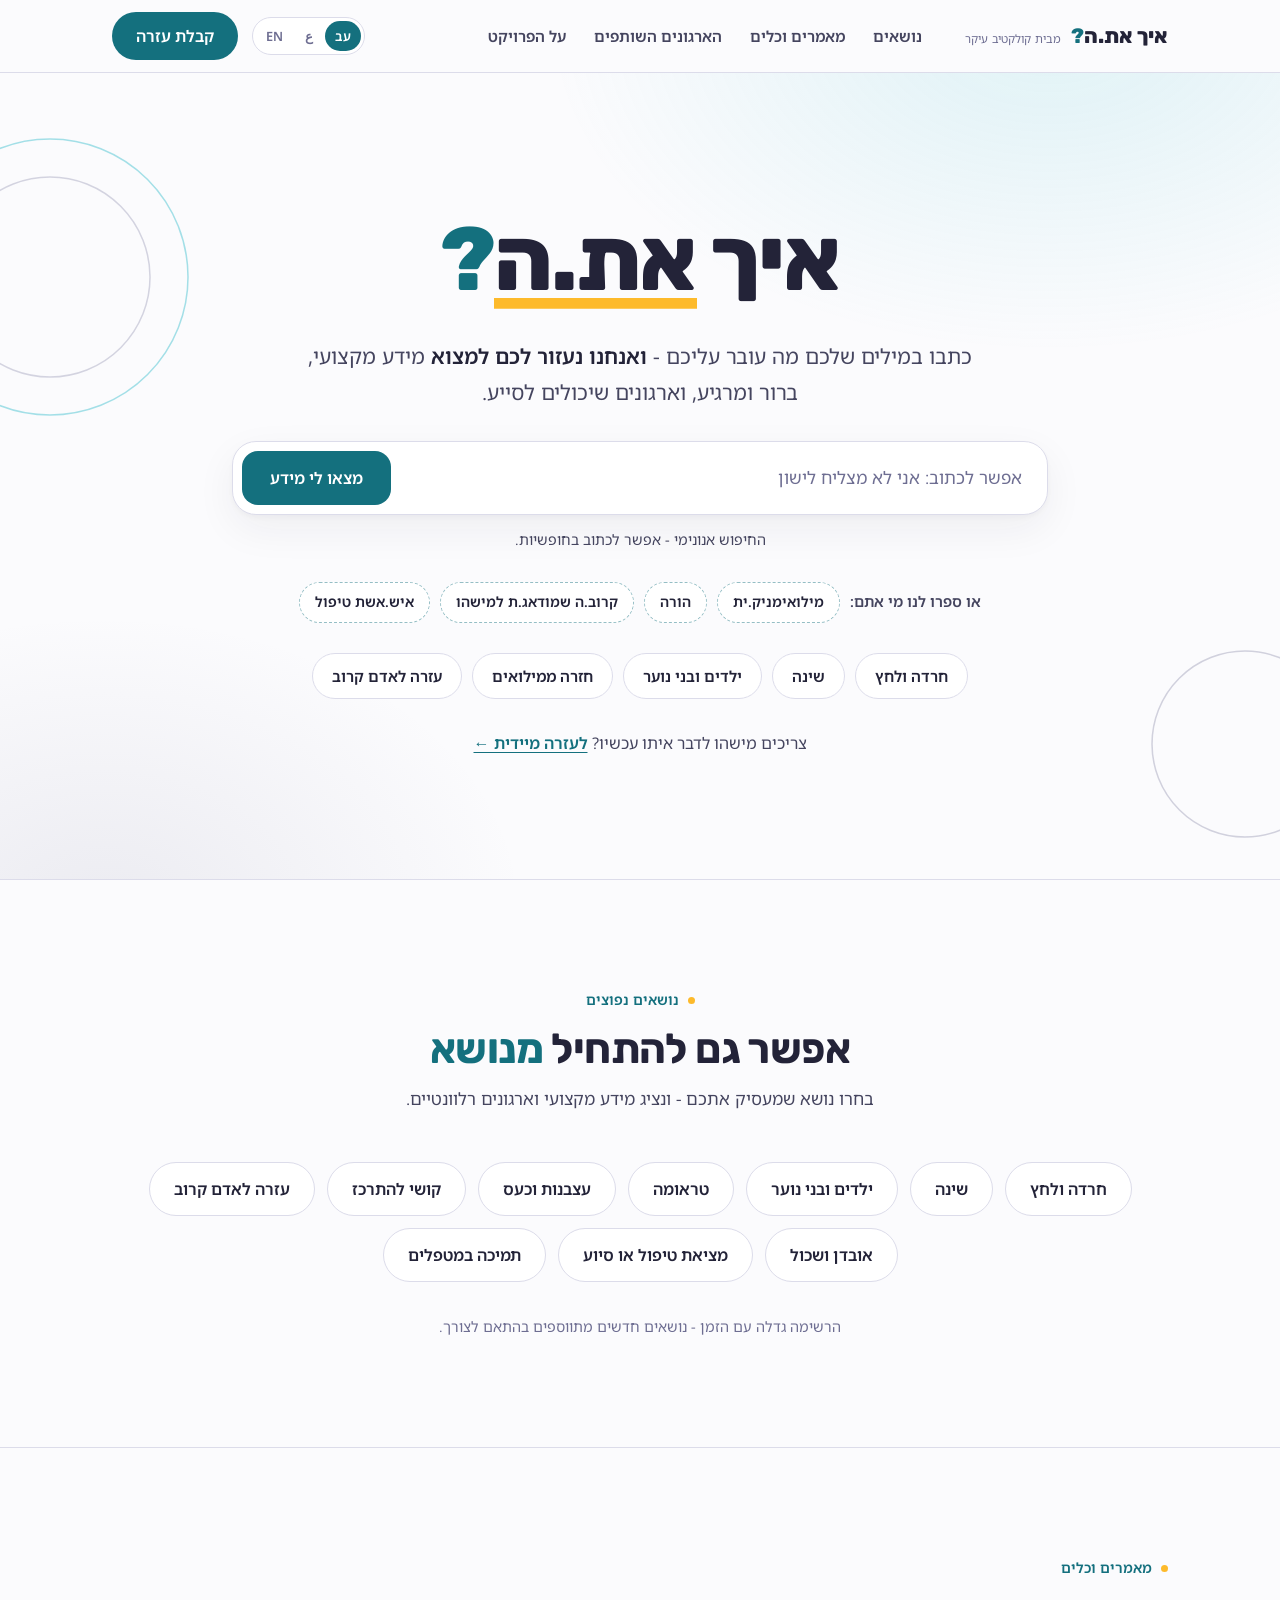
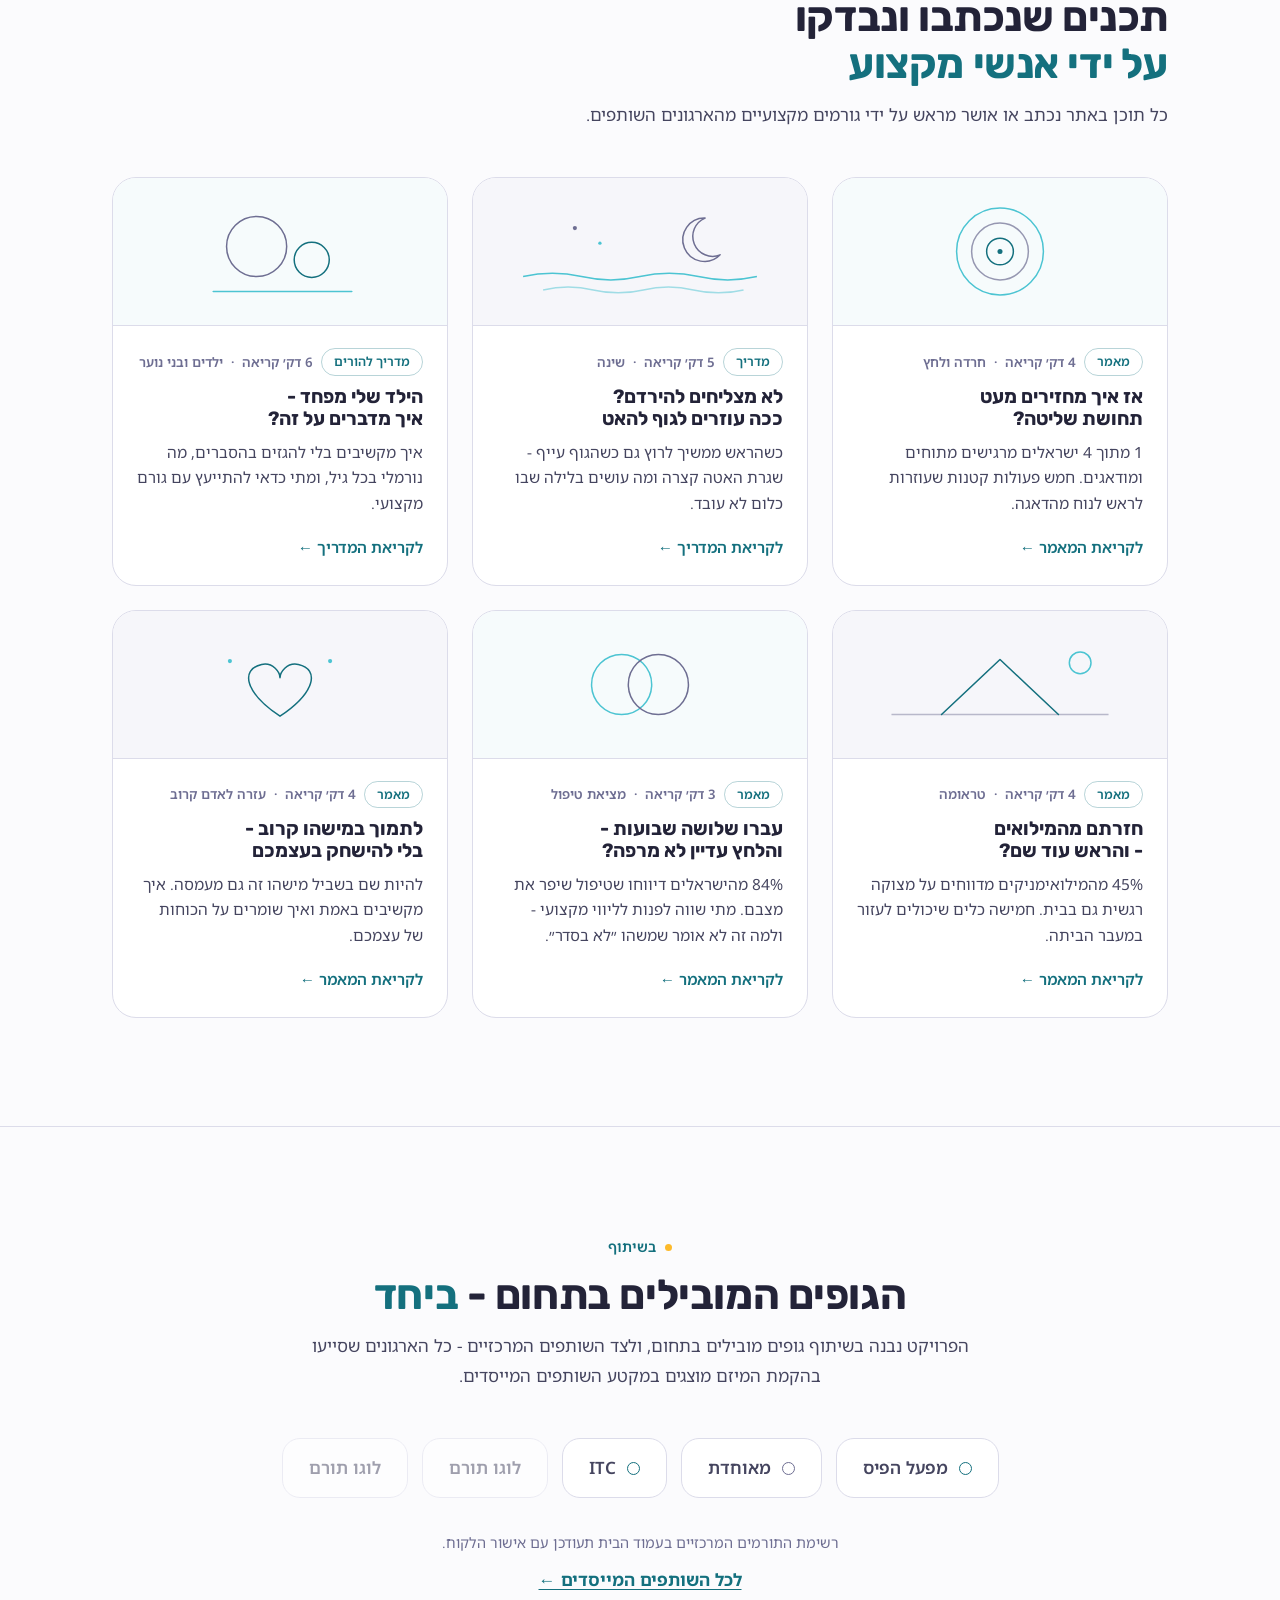
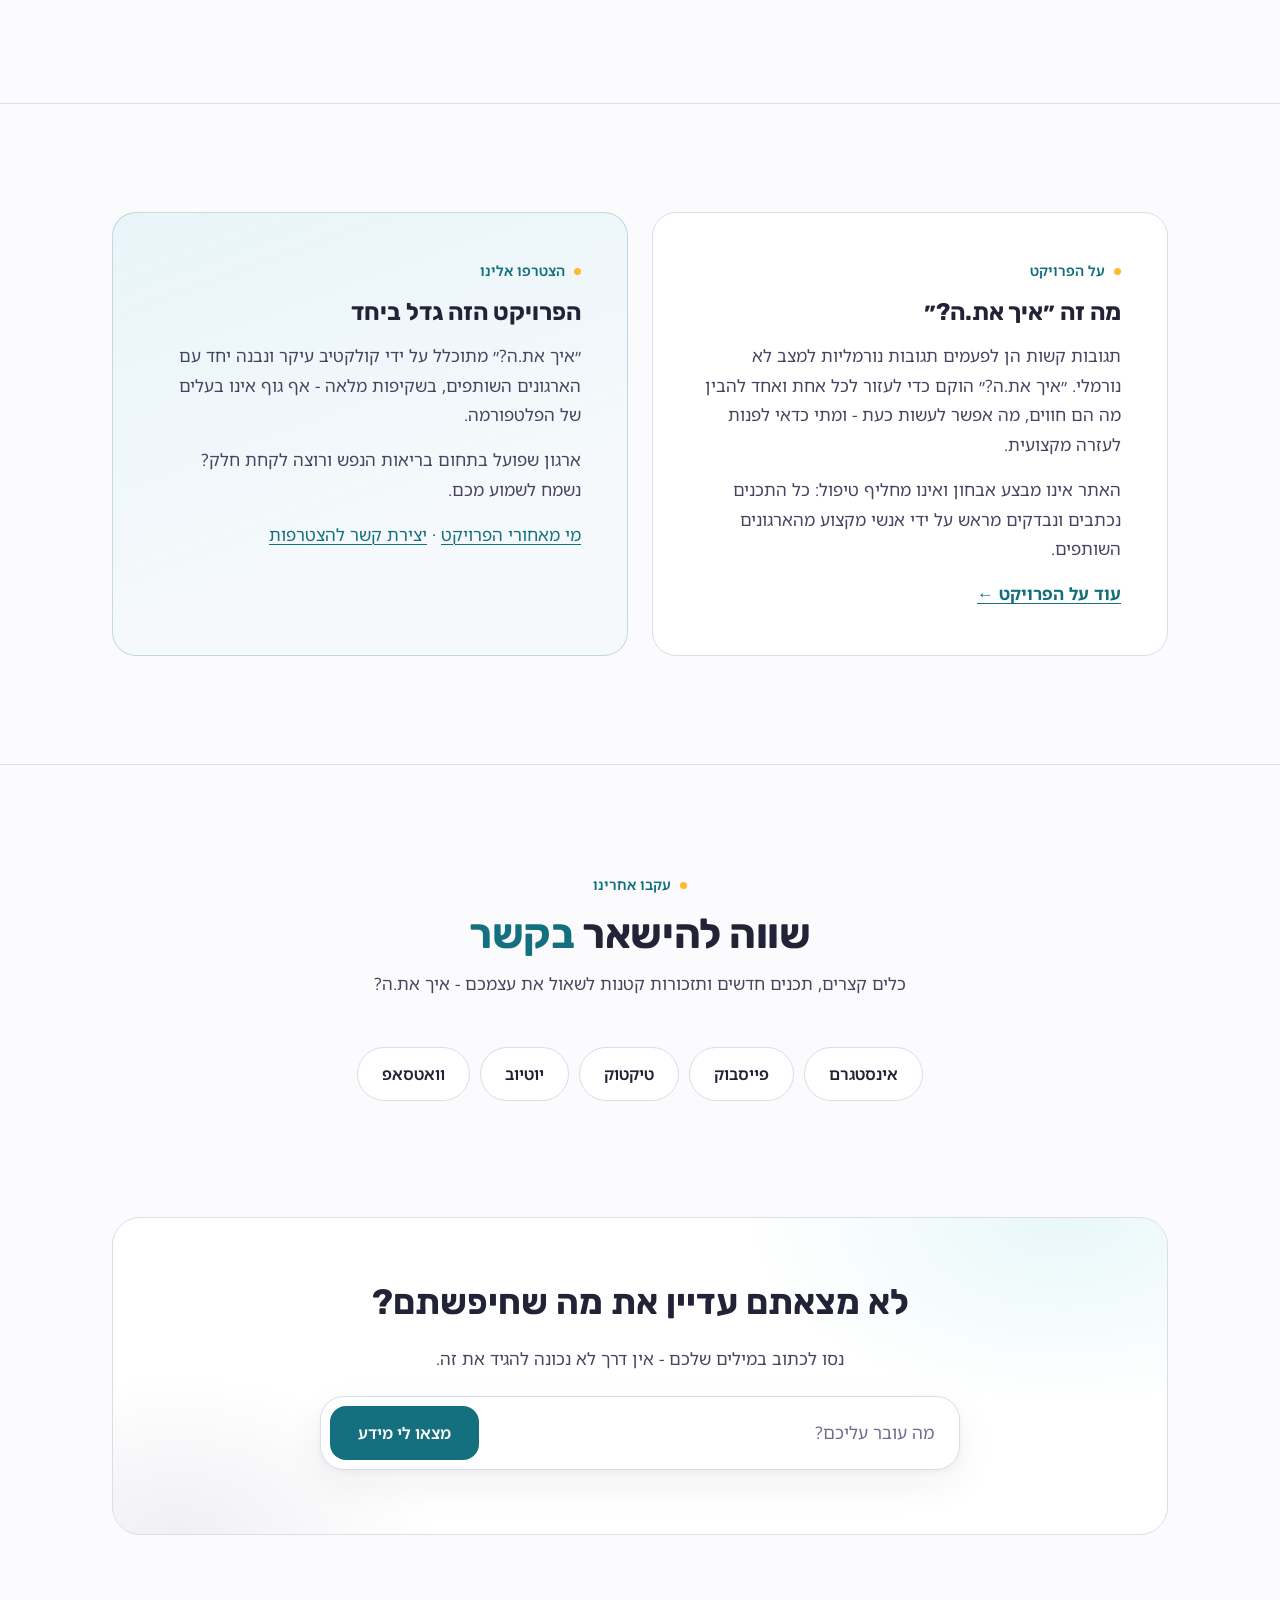
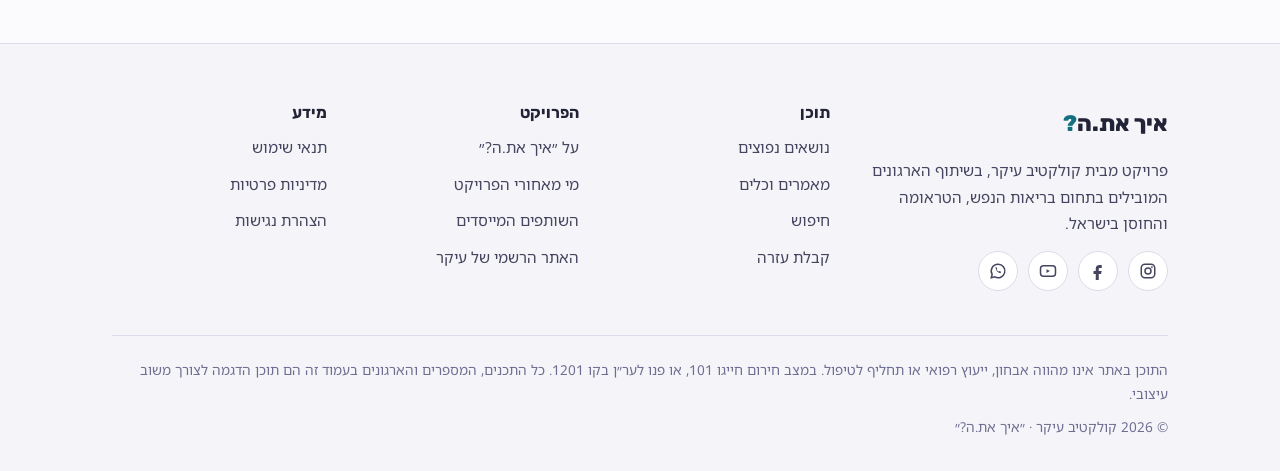
==== index.html @ 30e65be8 "הדמיית עיצוב ״איך את.ה?״ - כיוון העיצוב שנבחר, 7 מסכים אתר סטטי לצורך משוב על העיצוב: עמוד הבית, תוצ" ====
<!doctype html>
<html lang="he" dir="rtl">
<head>
<meta charset="utf-8">
<meta name="viewport" content="width=device-width, initial-scale=1">
<meta name="robots" content="noindex">
<title>איך את.ה? - מידע וכלים לרגעים קשים</title>
<meta name="description" content="כתבו מה עובר עליכם - ונעזור לכם למצוא מידע מקצועי וארגונים שיכולים לסייע. פרויקט מבית קולקטיב עיקר.">
<link rel="preconnect" href="https://fonts.googleapis.com">
<link rel="preconnect" href="https://fonts.gstatic.com" crossorigin>
<link rel="stylesheet" href="https://fonts.googleapis.com/css2?family=Rubik:wght@700;800&family=Noto+Sans+Hebrew:wght@400;600&display=swap">
<link rel="stylesheet" href="css/b.css">
</head>
<body>
<!-- SHELL:HEADER START -->
<a class="skip-link" href="#main">דילוג לתוכן</a>
<header class="topbar">
  <div class="container">
    <a class="brand" href="index.html"><span class="brand-name">איך את.ה<span class="brand-q">?</span></span> <small>מבית קולקטיב עיקר</small></a>
    <nav class="topnav" aria-label="ניווט ראשי">
      <a href="index.html#topics">נושאים</a>
      <a href="index.html#featured">מאמרים וכלים</a>
      <a href="partners.html">הארגונים השותפים</a>
      <a href="about.html">על הפרויקט</a>
    </nav>
    <div class="topbar-side">
      <div class="lang-switch" role="group" aria-label="בחירת שפה (עברית, ערבית, אנגלית)" title="האתר יתמוך בעברית, ערבית ואנגלית; המעבר בין השפות ייבנה בשלב הפיתוח">
        <span aria-current="true">עב</span><span lang="ar">ع</span><span lang="en">EN</span>
      </div>
      <a class="btn btn-teal" href="help.html">קבלת עזרה</a>
      <button class="menu-toggle" data-menu-toggle aria-controls="mobileNav" aria-expanded="false" aria-label="פתיחת תפריט">
        <svg width="20" height="20" viewBox="0 0 20 20" aria-hidden="true"><path d="M2 5h16M2 10h16M2 15h16" stroke="currentColor" stroke-width="2" stroke-linecap="round"/></svg>
      </button>
    </div>
  </div>
  <nav class="mobile-nav" id="mobileNav" aria-label="ניווט ראשי - מובייל">
    <a href="index.html#topics">נושאים</a>
    <a href="index.html#featured">מאמרים וכלים</a>
    <a href="partners.html">הארגונים השותפים</a>
    <a href="about.html">על הפרויקט</a>
    <a href="help.html">קבלת עזרה</a>
  </nav>
</header>
<!-- SHELL:HEADER END -->

<main id="main" data-page="home">

  <!-- א. Hero -->
  <section class="hero">
    <div class="hero-air" aria-hidden="true"></div>
    <div class="hero-rings" aria-hidden="true">
      <svg style="inset-inline-end:-90px; top:64px;" width="280" height="280" viewBox="0 0 280 280" fill="none">
        <circle cx="140" cy="140" r="138" stroke="#4cc4d2" stroke-width="1.5" opacity=".5"/>
        <circle cx="140" cy="140" r="100" stroke="#6e6e92" stroke-width="1.5" opacity=".28"/>
      </svg>
      <svg style="inset-inline-start:-60px; bottom:40px;" width="190" height="190" viewBox="0 0 190 190" fill="none">
        <circle cx="95" cy="95" r="93" stroke="#6e6e92" stroke-width="1.5" opacity=".3"/>
      </svg>
    </div>
    <div class="container">
      <h1>איך <span class="u-amber">את.ה</span><span class="brand-q">?</span></h1>
      <p class="lede">כתבו במילים שלכם מה עובר עליכם - <strong>ואנחנו נעזור לכם למצוא</strong> מידע מקצועי, ברור ומרגיע, וארגונים שיכולים לסייע.</p>
      <form class="search-form" action="search.html" method="get" role="search">
        <div class="search-box">
          <input type="text" name="q" aria-label="מה עובר עליכם? כתבו בשפה חופשית"
                 placeholder="אפשר לכתוב: אני לא מצליח לישון, הילד שלי מפחד, אני מרגישה מוצפת…">
          <button class="btn btn-teal" type="submit">מצאו לי מידע</button>
        </div>
        <p class="search-hint">החיפוש אנונימי - אפשר לכתוב בחופשיות.</p>
      </form>
      <div class="hero-who">
        <span class="who-label">או ספרו לנו מי אתם:</span>
        <div class="who-chips">
          <a class="chip who" href="search.html?q=מילואים">מילואימניק.ית</a>
          <a class="chip who" href="search.html?q=הילד שלי מפחד">הורה</a>
          <a class="chip who" href="search.html?q=עזרה לאדם קרוב">קרוב.ה שמודאג.ת למישהו</a>
          <a class="chip who" href="search.html?q=תמיכה במטפלים">איש.אשת טיפול</a>
        </div>
      </div>
      <div class="chip-row" aria-label="נושאים נפוצים">
        <a class="chip" href="search.html?q=חרדה ולחץ">חרדה ולחץ</a>
        <a class="chip" href="search.html?q=שינה">שינה</a>
        <a class="chip" href="search.html?q=ילדים ובני נוער">ילדים ובני נוער</a>
        <a class="chip" href="search.html?q=מילואים">חזרה ממילואים</a>
        <a class="chip" href="search.html?q=עזרה לאדם קרוב">עזרה לאדם קרוב</a>
      </div>
      <p class="hero-help">צריכים מישהו לדבר איתו עכשיו? <a href="help.html">לעזרה מיידית ←</a></p>
    </div>
  </section>

  <!-- ב. נושאים נפוצים -->
  <section class="section section-line" id="topics">
    <div class="container">
      <div class="section-head center">
        <span class="eyebrow">נושאים נפוצים</span>
        <h2>אפשר גם להתחיל <em class="accent">מנושא</em></h2>
        <p>בחרו נושא שמעסיק אתכם - ונציג מידע מקצועי וארגונים רלוונטיים.</p>
      </div>
      <div class="chip-row topics-row">
        <a class="chip-lg" href="search.html?q=חרדה ולחץ">חרדה ולחץ</a>
        <a class="chip-lg" href="search.html?q=שינה">שינה</a>
        <a class="chip-lg" href="search.html?q=ילדים ובני נוער">ילדים ובני נוער</a>
        <a class="chip-lg" href="search.html?q=טראומה">טראומה</a>
        <a class="chip-lg" href="search.html?q=עצבנות וכעס">עצבנות וכעס</a>
        <a class="chip-lg" href="search.html?q=קושי להתרכז">קושי להתרכז</a>
        <a class="chip-lg" href="search.html?q=עזרה לאדם קרוב">עזרה לאדם קרוב</a>
        <a class="chip-lg" href="search.html?q=אובדן ושכול">אובדן ושכול</a>
        <a class="chip-lg" href="search.html?q=מציאת טיפול">מציאת טיפול או סיוע</a>
        <a class="chip-lg" href="search.html?q=תמיכה במטפלים">תמיכה במטפלים</a>
      </div>
      <p class="center muted small mt-lg">הרשימה גדלה עם הזמן - נושאים חדשים מתווספים בהתאם לצורך.</p>
    </div>
  </section>

  <!-- ד. כתבות ותכנים מובילים -->
  <section class="section section-line" id="featured">
    <div class="container">
      <div class="section-head">
        <span class="eyebrow">מאמרים וכלים</span>
        <h2>תכנים שנכתבו ונבדקו <em class="accent">על ידי אנשי מקצוע</em></h2>
        <p>כל תוכן באתר נכתב או אושר מראש על ידי גורמים מקצועיים מהארגונים השותפים.</p>
      </div>
      <div class="card-grid">
        <a class="card" href="article.html">
          <div class="card-art art-a" aria-hidden="true">
            <svg viewBox="0 0 400 148" fill="none">
              <circle cx="200" cy="74" r="52" stroke="#4cc4d2" stroke-width="1.5" vector-effect="non-scaling-stroke"/>
              <circle cx="200" cy="74" r="34" stroke="#6e6e92" stroke-width="1.5" opacity=".7" vector-effect="non-scaling-stroke"/>
              <circle cx="200" cy="74" r="16" stroke="#14707e" stroke-width="1.5" vector-effect="non-scaling-stroke"/>
              <circle cx="200" cy="74" r="3" fill="#14707e"/>
            </svg>
          </div>
          <div class="card-body">
            <div class="card-meta"><span class="tag">מאמר</span><span>4 דק׳ קריאה</span><span>·</span><span>חרדה ולחץ</span></div>
            <h3>אז איך מחזירים מעט תחושת שליטה?</h3>
            <p class="excerpt">1 מתוך 4 ישראלים מרגישים מתוחים ומודאגים. חמש פעולות קטנות שעוזרות לראש לנוח מהדאגה.</p>
            <span class="card-cta">לקריאת המאמר ←</span>
          </div>
        </a>
        <a class="card" href="search.html?q=שינה">
          <div class="card-art art-b" aria-hidden="true">
            <svg viewBox="0 0 400 148" fill="none">
              <path d="M278 34 a26 26 0 1 0 18 44 a22 22 0 0 1 -18 -44 Z" stroke="#6e6e92" stroke-width="1.5" stroke-linejoin="round" vector-effect="non-scaling-stroke"/>
              <path d="M60 104 Q95 96 130 104 T200 104 T270 104 T340 104" stroke="#4cc4d2" stroke-width="1.5" vector-effect="non-scaling-stroke"/>
              <path d="M84 120 Q114 113 144 120 T204 120 T264 120 T324 120" stroke="#4cc4d2" stroke-width="1.5" opacity=".5" vector-effect="non-scaling-stroke"/>
              <circle cx="122" cy="46" r="2.5" fill="#6e6e92"/>
              <circle cx="152" cy="64" r="2" fill="#4cc4d2"/>
            </svg>
          </div>
          <div class="card-body">
            <div class="card-meta"><span class="tag">מדריך</span><span>5 דק׳ קריאה</span><span>·</span><span>שינה</span></div>
            <h3>לא מצליחים להירדם? ככה עוזרים לגוף להאט</h3>
            <p class="excerpt">כשהראש ממשיך לרוץ גם כשהגוף עייף - שגרת האטה קצרה ומה עושים בלילה שבו כלום לא עובד.</p>
            <span class="card-cta">לקריאת המדריך ←</span>
          </div>
        </a>
        <a class="card" href="search.html?q=הילד שלי מפחד">
          <div class="card-art art-a" aria-hidden="true">
            <svg viewBox="0 0 400 148" fill="none">
              <circle cx="172" cy="68" r="36" stroke="#6e6e92" stroke-width="1.5" vector-effect="non-scaling-stroke"/>
              <circle cx="238" cy="84" r="21" stroke="#14707e" stroke-width="1.5" vector-effect="non-scaling-stroke"/>
              <path d="M120 122 H286" stroke="#4cc4d2" stroke-width="1.5" stroke-linecap="round" vector-effect="non-scaling-stroke"/>
            </svg>
          </div>
          <div class="card-body">
            <div class="card-meta"><span class="tag">מדריך להורים</span><span>6 דק׳ קריאה</span><span>·</span><span>ילדים ובני נוער</span></div>
            <h3>הילד שלי מפחד - איך מדברים על זה?</h3>
            <p class="excerpt">איך מקשיבים בלי להגזים בהסברים, מה נורמלי בכל גיל, ומתי כדאי להתייעץ עם גורם מקצועי.</p>
            <span class="card-cta">לקריאת המדריך ←</span>
          </div>
        </a>
        <a class="card" href="search.html?q=מילואים">
          <div class="card-art art-b" aria-hidden="true">
            <svg viewBox="0 0 400 148" fill="none">
              <path d="M70 110 H330" stroke="#6e6e92" stroke-width="1.5" opacity=".45" vector-effect="non-scaling-stroke"/>
              <path d="M130 110 L200 44 L270 110" stroke="#14707e" stroke-width="1.5" stroke-linecap="round" stroke-linejoin="round" vector-effect="non-scaling-stroke"/>
              <circle cx="296" cy="48" r="13" stroke="#4cc4d2" stroke-width="1.5" vector-effect="non-scaling-stroke"/>
            </svg>
          </div>
          <div class="card-body">
            <div class="card-meta"><span class="tag">מאמר</span><span>4 דק׳ קריאה</span><span>·</span><span>טראומה</span></div>
            <h3>חזרתם מהמילואים - והראש עוד שם?</h3>
            <p class="excerpt">45% מהמילואימניקים מדווחים על מצוקה רגשית גם בבית. חמישה כלים שיכולים לעזור במעבר הביתה.</p>
            <span class="card-cta">לקריאת המאמר ←</span>
          </div>
        </a>
        <a class="card" href="search.html?q=מתי לפנות לטיפול">
          <div class="card-art art-a" aria-hidden="true">
            <svg viewBox="0 0 400 148" fill="none">
              <circle cx="178" cy="74" r="36" stroke="#4cc4d2" stroke-width="1.5" vector-effect="non-scaling-stroke"/>
              <circle cx="222" cy="74" r="36" stroke="#6e6e92" stroke-width="1.5" vector-effect="non-scaling-stroke"/>
            </svg>
          </div>
          <div class="card-body">
            <div class="card-meta"><span class="tag">מאמר</span><span>3 דק׳ קריאה</span><span>·</span><span>מציאת טיפול</span></div>
            <h3>עברו שלושה שבועות - והלחץ עדיין לא מרפה?</h3>
            <p class="excerpt">84% מהישראלים דיווחו שטיפול שיפר את מצבם. מתי שווה לפנות לליווי מקצועי - ולמה זה לא אומר שמשהו ״לא בסדר״.</p>
            <span class="card-cta">לקריאת המאמר ←</span>
          </div>
        </a>
        <a class="card" href="search.html?q=עזרה לאדם קרוב">
          <div class="card-art art-b" aria-hidden="true">
            <svg viewBox="0 0 400 148" fill="none">
              <path d="M200 112 C158 84 152 56 178 50 C192 47 200 60 200 66 C200 60 208 47 222 50 C248 56 242 84 200 112 Z" stroke="#14707e" stroke-width="1.5" stroke-linejoin="round" vector-effect="non-scaling-stroke"/>
              <circle cx="140" cy="46" r="2.5" fill="#4cc4d2"/>
              <circle cx="260" cy="46" r="2.5" fill="#4cc4d2"/>
            </svg>
          </div>
          <div class="card-body">
            <div class="card-meta"><span class="tag">מאמר</span><span>4 דק׳ קריאה</span><span>·</span><span>עזרה לאדם קרוב</span></div>
            <h3>לתמוך במישהו קרוב - בלי להישחק בעצמכם</h3>
            <p class="excerpt">להיות שם בשביל מישהו זה גם מעמסה. איך מקשיבים באמת ואיך שומרים על הכוחות של עצמכם.</p>
            <span class="card-cta">לקריאת המאמר ←</span>
          </div>
        </a>
      </div>
    </div>
  </section>

  <!-- ג. שותפים -->
  <section class="section section-line" id="partners">
    <div class="container">
      <div class="section-head center">
        <span class="eyebrow">בשיתוף</span>
        <h2>הגופים המובילים בתחום - <em class="accent">ביחד</em></h2>
        <p>הפרויקט נבנה בשיתוף גופים מובילים בתחום, ולצד השותפים המרכזיים - כל הארגונים שסייעו בהקמת המיזם מוצגים במקטע השותפים המייסדים.</p>
      </div>
      <div class="logo-strip">
        <a class="logo-pill" href="partners.html"><span class="logo-ring"></span>מפעל הפיס</a>
        <a class="logo-pill" href="partners.html"><span class="logo-ring alt"></span>מאוחדת</a>
        <a class="logo-pill" href="partners.html"><span class="logo-ring"></span>ITC</a>
        <span class="logo-pill" aria-hidden="true" style="opacity:.5">לוגו תורם</span>
        <span class="logo-pill" aria-hidden="true" style="opacity:.5">לוגו תורם</span>
      </div>
      <p class="center muted small mt-lg">רשימת התורמים המרכזיים בעמוד הבית תעודכן עם אישור הלקוח.</p>
      <p class="center" style="margin-top:10px"><a href="partners.html"><strong>לכל השותפים המייסדים ←</strong></a></p>
    </div>
  </section>

  <!-- ה+ו. על הפרויקט / הצטרפו אלינו -->
  <section class="section section-line" id="about">
    <div class="container card-grid-2">
      <div class="panel">
        <span class="eyebrow">על הפרויקט</span>
        <h2>מה זה ״איך את.ה?״</h2>
        <p>תגובות קשות הן לפעמים תגובות נורמליות למצב לא נורמלי. ״איך את.ה?״ הוקם כדי לעזור לכל אחת ואחד להבין מה הם חווים, מה אפשר לעשות כעת - ומתי כדאי לפנות לעזרה מקצועית.</p>
        <p>האתר אינו מבצע אבחון ואינו מחליף טיפול: כל התכנים נכתבים ונבדקים מראש על ידי אנשי מקצוע מהארגונים השותפים.</p>
        <p><a href="about.html"><strong>עוד על הפרויקט ←</strong></a></p>
      </div>
      <div class="panel panel-teal">
        <span class="eyebrow">הצטרפו אלינו</span>
        <h2>הפרויקט הזה גדל ביחד</h2>
        <p>״איך את.ה?״ מתוכלל על ידי קולקטיב עיקר ונבנה יחד עם הארגונים השותפים, בשקיפות מלאה - אף גוף אינו בעלים של הפלטפורמה.</p>
        <p>ארגון שפועל בתחום בריאות הנפש ורוצה לקחת חלק? נשמח לשמוע מכם.</p>
        <p><a href="about.html#eiker">מי מאחורי הפרויקט</a> · <a href="#" rel="external">יצירת קשר להצטרפות</a></p>
      </div>
    </div>
  </section>

  <!-- ז. סושיאל -->
  <section class="section section-line" id="social">
    <div class="container">
      <div class="section-head center">
        <span class="eyebrow">עקבו אחרינו</span>
        <h2>שווה להישאר <em class="accent">בקשר</em></h2>
        <p>כלים קצרים, תכנים חדשים ותזכורות קטנות לשאול את עצמכם - איך את.ה?</p>
      </div>
      <div class="chip-row">
        <a class="chip-lg" href="#" rel="external">אינסטגרם</a>
        <a class="chip-lg" href="#" rel="external">פייסבוק</a>
        <a class="chip-lg" href="#" rel="external">טיקטוק</a>
        <a class="chip-lg" href="#" rel="external">יוטיוב</a>
        <a class="chip-lg" href="#" rel="external">וואטסאפ</a>
      </div>
    </div>
  </section>

  <!-- ח. חיפוש חוזר -->
  <section class="section" id="search-again" style="padding-top: 8px;">
    <div class="container">
      <div class="again-panel">
        <h2>לא מצאתם עדיין את מה שחיפשתם?</h2>
        <p>נסו לכתוב במילים שלכם - אין דרך לא נכונה להגיד את זה.</p>
        <form class="search-form" action="search.html" method="get" role="search">
          <div class="search-box">
            <input type="text" name="q" aria-label="מה עובר עליכם? כתבו בשפה חופשית" placeholder="מה עובר עליכם?">
            <button class="btn btn-teal" type="submit">מצאו לי מידע</button>
          </div>
        </form>
      </div>
    </div>
  </section>

</main>

<!-- SHELL:FOOTER START -->
<footer class="footer">
  <div class="container">
    <div class="footer-grid">
      <div class="footer-about">
        <a class="brand" href="index.html"><span class="brand-name">איך את.ה<span class="brand-q">?</span></span></a>
        <p>פרויקט מבית קולקטיב עיקר, בשיתוף הארגונים המובילים בתחום בריאות הנפש, הטראומה והחוסן בישראל.</p>
        <div class="social-row" aria-label="רשתות חברתיות">
          <a href="#" aria-label="אינסטגרם"><svg width="18" height="18" viewBox="0 0 24 24" fill="none" aria-hidden="true"><rect x="3" y="3" width="18" height="18" rx="5" stroke="currentColor" stroke-width="2"/><circle cx="12" cy="12" r="4" stroke="currentColor" stroke-width="2"/><circle cx="17.2" cy="6.8" r="1.3" fill="currentColor"/></svg></a>
          <a href="#" aria-label="פייסבוק"><svg width="18" height="18" viewBox="0 0 24 24" fill="none" aria-hidden="true"><path d="M14 8h3V4h-3a5 5 0 0 0-5 5v3H6v4h3v8h4v-8h3l1-4h-4V9a1 1 0 0 1 1-1Z" fill="currentColor"/></svg></a>
          <a href="#" aria-label="יוטיוב"><svg width="18" height="18" viewBox="0 0 24 24" fill="none" aria-hidden="true"><rect x="2" y="5" width="20" height="14" rx="4" stroke="currentColor" stroke-width="2"/><path d="M10 9.5v5l4.5-2.5L10 9.5Z" fill="currentColor"/></svg></a>
          <a href="#" aria-label="וואטסאפ"><svg width="18" height="18" viewBox="0 0 24 24" fill="none" aria-hidden="true"><path d="M12 3a9 9 0 0 0-7.8 13.5L3 21l4.7-1.2A9 9 0 1 0 12 3Z" stroke="currentColor" stroke-width="2"/><path d="M9 8.5c.5 3 3.5 6 6.5 6.5l.5-2-2-1-1 .8c-1-.5-2.3-1.8-2.8-2.8l.8-1-1-2-2 .5Z" fill="currentColor"/></svg></a>
        </div>
      </div>
      <nav aria-label="ניווט - תוכן">
        <h3>תוכן</h3>
        <ul>
          <li><a href="index.html#topics">נושאים נפוצים</a></li>
          <li><a href="index.html#featured">מאמרים וכלים</a></li>
          <li><a href="search.html">חיפוש</a></li>
          <li><a href="help.html">קבלת עזרה</a></li>
        </ul>
      </nav>
      <nav aria-label="ניווט - הפרויקט">
        <h3>הפרויקט</h3>
        <ul>
          <li><a href="about.html">על ״איך את.ה?״</a></li>
          <li><a href="about.html#eiker">מי מאחורי הפרויקט</a></li>
          <li><a href="partners.html">השותפים המייסדים</a></li>
          <li><a href="https://www.icarcollective.org/he/" rel="external">האתר הרשמי של עיקר</a></li>
        </ul>
      </nav>
      <nav aria-label="ניווט - מידע">
        <h3>מידע</h3>
        <ul>
          <li><a href="#">תנאי שימוש</a></li>
          <li><a href="#">מדיניות פרטיות</a></li>
          <li><a href="#">הצהרת נגישות</a></li>
        </ul>
      </nav>
    </div>
    <div class="footer-note">
      <span>התוכן באתר אינו מהווה אבחון, ייעוץ רפואי או תחליף לטיפול. במצב חירום חייגו 101, או פנו לער״ן בקו 1201. כל התכנים, המספרים והארגונים בעמוד זה הם תוכן הדגמה לצורך משוב עיצובי.</span>
      <span>© 2026 קולקטיב עיקר · ״איך את.ה?״</span>
    </div>
  </div>
</footer>
<script src="js/b.js"></script>
<!-- SHELL:FOOTER END -->
</body>
</html>
---- css/b.css ----
/* =========================================================
   איך את.ה? - Direction B: "אוויר"
   All-light, clinic-grade Scandinavian calm.
   Near-white cool paper, huge airy ink typography,
   teal as THE accent, amber only as tiny punctuation.
   ========================================================= */
:root {
  --ink: #232338;
  --ink-soft: #45455f;
  --lilac: #6e6e92;
  --line: #dcdcea;
  --paper: #fbfbfd;
  --card: #ffffff;
  --tint: #f4f4f9;
  --teal: #4cc4d2;        /* decorative only */
  --teal-ink: #14707e;    /* interactive / text-safe */
  --teal-deep: #0f5b66;
  --amber: #fdba2b;       /* tiny punctuation only */
  --focus: #14707e;

  --f-display: "Rubik", "Arial Hebrew", Arial, sans-serif;
  --f-body: "Noto Sans Hebrew", "Arial Hebrew", Arial, sans-serif;

  --r: 24px;
  --shadow-soft: 0 2px 6px rgba(35, 35, 56, 0.04), 0 14px 40px rgba(35, 35, 56, 0.06);
  --container: 1120px;
}

* { box-sizing: border-box; }
html { scroll-behavior: smooth; }
@media (prefers-reduced-motion: reduce) {
  html { scroll-behavior: auto; }
  *, *::before, *::after { animation: none !important; transition: none !important; }
}

body {
  margin: 0;
  background: var(--paper);
  color: var(--ink);
  font-family: var(--f-body);
  font-size: 1.0625rem;
  line-height: 1.75;
  font-weight: 400;
  -webkit-font-smoothing: antialiased;
  text-rendering: optimizeLegibility;
}

h1, h2, h3, h4 {
  font-family: var(--f-display);
  font-weight: 700;
  line-height: 1.14;
  margin: 0;
  text-wrap: balance;
}
p { margin: 0; }
a { color: var(--teal-ink); text-decoration-thickness: 1px; text-underline-offset: 3px; }
a:hover { text-decoration-thickness: 2px; }
img, svg { max-width: 100%; display: block; }
button { font: inherit; cursor: pointer; }

:focus-visible {
  outline: 3px solid var(--focus);
  outline-offset: 3px;
  border-radius: 8px;
}

.container { max-width: var(--container); margin-inline: auto; padding-inline: clamp(18px, 4vw, 32px); }

.skip-link {
  position: absolute; inset-inline-start: 12px; top: -60px;
  background: var(--amber); color: var(--ink); font-weight: 600;
  padding: 10px 18px; border-radius: 12px; z-index: 100; transition: top .15s ease;
}
.skip-link:focus { top: 12px; }

/* the single amber "marked word" - a thin marker line under the word */
.u-amber {
  background: linear-gradient(0deg, var(--amber), var(--amber)) no-repeat;
  background-size: 100% 0.12em;
  background-position: 0 97%;
}
/* teal accent word inside ink headings */
.accent { color: var(--teal-ink); font-style: normal; }

/* ---------- header ---------- */
.topbar {
  position: sticky; top: 0; z-index: 50;
  background: rgba(251, 251, 253, 0.88);
  backdrop-filter: blur(10px);
  -webkit-backdrop-filter: blur(10px);
  border-bottom: 1px solid var(--line);
}
.topbar .container { display: flex; align-items: center; gap: 24px; min-height: 72px; }
.brand {
  display: flex; align-items: baseline; gap: 10px;
  font-family: var(--f-display); font-weight: 800; font-size: 1.3rem;
  color: var(--ink); text-decoration: none; white-space: nowrap;
}
.brand .brand-name { display: inline; }
.brand .brand-q { color: var(--teal-ink); }
.brand small {
  font-family: var(--f-body); font-weight: 400; font-size: 0.72rem;
  color: var(--lilac); letter-spacing: 0.01em;
}
.topnav { display: flex; align-items: center; gap: 2px; margin-inline-start: 6px; }
.topnav a {
  color: var(--ink-soft); text-decoration: none; font-weight: 600;
  padding: 8px 13px; border-radius: 999px; font-size: 0.95rem;
}
.topnav a:hover, .topnav a[aria-current="page"] { color: var(--teal-ink); background: rgba(76, 196, 210, 0.1); }
.topbar-side { margin-inline-start: auto; display: flex; align-items: center; gap: 14px; }
.lang-switch {
  display: flex; gap: 2px; padding: 3px;
  border: 1px solid var(--line); border-radius: 999px; background: var(--card);
}
.lang-switch a, .lang-switch span {
  color: var(--ink-soft); text-decoration: none; font-size: 0.8rem; font-weight: 600;
  padding: 4px 10px; border-radius: 999px;
}
.lang-switch [aria-current="true"] { background: var(--teal-ink); color: #fff; }
.lang-switch a:hover:not([aria-current="true"]) { color: var(--teal-ink); }
/* mockup stage: only Hebrew is built, so the other languages are shown but inert */
.lang-switch span:not([aria-current="true"]) { color: var(--lilac); cursor: default; }

.btn {
  display: inline-flex; align-items: center; justify-content: center; gap: 8px;
  border: 0; border-radius: 999px; text-decoration: none;
  font-weight: 600; font-family: var(--f-body);
  padding: 10px 24px; font-size: 1rem;
  transition: transform .12s ease, box-shadow .12s ease, background .12s ease;
}
.btn:active { transform: translateY(1px); }
.btn-teal { background: var(--teal-ink); color: #fff; }
.btn-teal:hover { background: var(--teal-deep); box-shadow: 0 8px 22px rgba(20, 112, 126, 0.25); }

.menu-toggle { display: none; }

/* mobile drawer */
.mobile-nav {
  display: none;
  background: var(--paper);
  border-bottom: 1px solid var(--line);
  padding: 12px clamp(18px, 4vw, 32px) 20px;
}
.mobile-nav.open { display: grid; gap: 2px; }
.mobile-nav a {
  color: var(--ink-soft); text-decoration: none; font-weight: 600;
  padding: 11px 6px; border-radius: 10px;
}
.mobile-nav a:hover { color: var(--teal-ink); }

/* ---------- hero ---------- */
.hero {
  position: relative; overflow: hidden;
  padding-block: clamp(72px, 11vw, 138px) clamp(76px, 10vw, 122px);
}
.hero-air {
  position: absolute; inset: 0; pointer-events: none;
  background:
    radial-gradient(46rem 30rem at 82% -6%, rgba(76, 196, 210, 0.16), transparent 68%),
    radial-gradient(40rem 28rem at 8% 104%, rgba(110, 110, 146, 0.11), transparent 66%);
  animation: air 12s ease-in-out infinite;
}
@keyframes air {
  0%, 100% { opacity: 0.75; }
  50% { opacity: 1; }
}
.hero-rings { position: absolute; inset: 0; pointer-events: none; }
.hero-rings svg { position: absolute; }
.hero .container { position: relative; display: grid; grid-template-columns: minmax(0, 1fr); gap: clamp(22px, 3vw, 30px); max-width: 880px; text-align: center; }
.hero h1 {
  font-size: clamp(3.1rem, 9.5vw, 5.6rem);
  font-weight: 800; letter-spacing: -0.02em; line-height: 1.08;
}
.hero h1 .brand-q { color: var(--teal-ink); }
.hero .lede {
  font-size: clamp(1.08rem, 2.1vw, 1.3rem);
  color: var(--ink-soft); max-width: 33em; margin-inline: auto;
}
.hero .lede strong { color: var(--ink); font-weight: 600; }

/* the search - the product */
.search-form { display: grid; gap: 12px; }
.search-box {
  display: flex; align-items: stretch; gap: 8px;
  background: var(--card);
  border: 1px solid var(--line);
  border-radius: var(--r);
  padding: 9px;
  box-shadow: var(--shadow-soft);
  transition: border-color .15s ease;
}
.search-box:focus-within { border-color: var(--teal-ink); outline: 3px solid rgba(20, 112, 126, 0.25); outline-offset: 2px; }
.search-box input {
  flex: 1; min-width: 0; border: 0; background: transparent;
  font: inherit; font-size: 1.08rem; color: var(--ink);
  padding: 12px 16px; border-radius: 14px;
  text-overflow: ellipsis;
}
.search-box input::placeholder { color: var(--lilac); }
.search-box input:focus { outline: none; }
.search-box .btn { border-radius: 16px; padding-inline: 28px; flex-shrink: 0; }
.search-hint { font-size: 0.9rem; color: var(--ink-soft); }

.chip-row { display: flex; flex-wrap: wrap; gap: 10px; justify-content: center; }
.chip {
  display: inline-flex; align-items: center; gap: 8px;
  background: var(--card); color: var(--ink);
  border: 1px solid var(--line);
  border-radius: 999px; padding: 9px 19px;
  font-size: 0.95rem; font-weight: 600; text-decoration: none;
  transition: border-color .12s ease, background .12s ease;
}
.chip:hover { border-color: var(--teal-ink); background: rgba(76, 196, 210, 0.08); }
.hero-help { font-size: 1rem; color: var(--ink-soft); }
.hero-help a { font-weight: 600; }

/* ---------- sections ---------- */
.section { padding-block: clamp(60px, 8.5vw, 108px); }
.section-line { border-top: 1px solid var(--line); }
.section-head { display: grid; gap: 12px; max-width: 660px; margin-bottom: clamp(30px, 4.5vw, 48px); }
.section-head.center { margin-inline: auto; text-align: center; }
.eyebrow {
  color: var(--teal-ink); font-weight: 600; font-size: 0.88rem;
  display: inline-flex; align-items: center; gap: 9px;
}
.eyebrow::before {
  content: ""; width: 7px; height: 7px; border-radius: 50%;
  background: var(--amber); flex-shrink: 0;
}
.section-head.center .eyebrow { justify-content: center; }
.section-head h2 { font-size: clamp(1.85rem, 4vw, 2.6rem); letter-spacing: -0.01em; }
.section-head p { color: var(--ink-soft); }

/* topic pills */
.chip-lg {
  background: var(--card); color: var(--ink);
  border: 1px solid var(--line);
  border-radius: 999px; padding: 12px 24px;
  font-weight: 600; text-decoration: none; font-size: 1rem;
  display: inline-flex; align-items: center; gap: 8px;
  transition: border-color .12s ease, background .12s ease, transform .12s ease;
}
.chip-lg:hover { border-color: var(--teal-ink); background: rgba(76, 196, 210, 0.08); transform: translateY(-1px); }

/* ---------- cards ---------- */
.card-grid { display: grid; gap: 24px; grid-template-columns: repeat(3, 1fr); }
.card-grid-2 { display: grid; gap: 24px; grid-template-columns: repeat(2, 1fr); }

.card {
  background: var(--card); border: 1px solid var(--line);
  border-radius: var(--r);
  display: flex; flex-direction: column; overflow: hidden;
  transition: transform .14s ease, box-shadow .14s ease, border-color .14s ease;
}
a.card { text-decoration: none; color: inherit; }
a.card:hover { transform: translateY(-3px); border-color: rgba(20, 112, 126, 0.45); box-shadow: var(--shadow-soft); }
a.card:hover .card-cta { text-decoration: underline; text-underline-offset: 3px; }

.card-art {
  height: 148px; position: relative; overflow: hidden;
  border-bottom: 1px solid var(--line);
  display: grid; place-items: center;
}
.art-a { background: #f6fbfc; }
.art-b { background: #f6f6fa; }
.card-art svg { width: 100%; height: 100%; }
.card-body { padding: 22px 24px 24px; display: grid; gap: 10px; align-content: start; flex: 1; }
.card-meta { display: flex; flex-wrap: wrap; gap: 8px; align-items: center; font-size: 0.82rem; color: var(--lilac); font-weight: 600; }
.tag {
  background: transparent; color: var(--teal-ink);
  border: 1px solid rgba(20, 112, 126, 0.3);
  border-radius: 999px; padding: 2px 12px; font-size: 0.78rem; font-weight: 600;
}
.card h3 { font-size: 1.2rem; }
.card .excerpt { color: var(--ink-soft); font-size: 0.96rem; line-height: 1.65; }
.card-cta { margin-top: auto; padding-top: 8px; color: var(--teal-ink); font-weight: 600; font-size: 0.95rem; display: inline-flex; align-items: center; gap: 6px; }

/* partners strip */
.logo-strip { display: flex; flex-wrap: wrap; gap: 14px; justify-content: center; }
.logo-pill {
  display: inline-flex; align-items: center; gap: 11px;
  background: var(--card); border: 1px solid var(--line); border-radius: 18px;
  padding: 14px 26px; text-decoration: none; color: var(--ink-soft); font-weight: 600;
  transition: border-color .12s ease, color .12s ease;
}
.logo-pill:hover { border-color: var(--teal-ink); color: var(--ink); }
.logo-ring {
  width: 13px; height: 13px; border-radius: 50%;
  border: 1.5px solid var(--teal-ink); flex-shrink: 0;
}
.logo-ring.alt { border-color: var(--lilac); }

/* info panels */
.panel {
  background: var(--card); border: 1px solid var(--line);
  border-radius: var(--r); padding: clamp(28px, 4.5vw, 46px);
  display: grid; gap: 15px; align-content: start;
}
.panel h2 { font-size: 1.5rem; }
.panel p { color: var(--ink-soft); }
.panel-teal {
  background: linear-gradient(160deg, rgba(76, 196, 210, 0.1), rgba(76, 196, 210, 0.03) 70%);
  border-color: rgba(20, 112, 126, 0.22);
}

/* search again */
.again-panel {
  position: relative; overflow: hidden;
  background: var(--card); border: 1px solid var(--line); border-radius: 28px;
  padding: clamp(36px, 6vw, 64px);
  display: grid; gap: 22px; text-align: center; justify-items: center;
}
.again-panel::before {
  content: ""; position: absolute; inset: 0; pointer-events: none;
  background:
    radial-gradient(30rem 18rem at 90% 0%, rgba(76, 196, 210, 0.13), transparent 65%),
    radial-gradient(26rem 16rem at 6% 100%, rgba(110, 110, 146, 0.1), transparent 62%);
}
.again-panel > * { position: relative; }
.again-panel h2 { font-size: clamp(1.6rem, 3.4vw, 2.2rem); }
.again-panel p { color: var(--ink-soft); }
.again-panel .search-form { width: 100%; max-width: 640px; }

/* ---------- footer ---------- */
.footer {
  background: var(--tint);
  border-top: 1px solid var(--line);
  color: var(--ink-soft);
  padding-block: 60px 32px;
}
.footer a { color: var(--ink-soft); text-decoration: none; }
.footer a:hover { color: var(--teal-ink); text-decoration: underline; }
.footer-grid { display: grid; grid-template-columns: 1.4fr 1fr 1fr 1fr; gap: 36px; }
.footer h3 { color: var(--ink); font-size: 1rem; margin-bottom: 12px; font-weight: 700; }
.footer ul { list-style: none; margin: 0; padding: 0; display: grid; gap: 10px; font-size: 0.95rem; }
.footer .brand { font-size: 1.4rem; color: var(--ink); }
.footer-about { display: grid; gap: 14px; align-content: start; font-size: 0.95rem; }
.footer-note {
  border-top: 1px solid var(--line); margin-top: 44px; padding-top: 22px;
  display: flex; flex-wrap: wrap; gap: 10px 28px; justify-content: space-between;
  font-size: 0.85rem; color: var(--lilac);
}
.social-row { display: flex; gap: 10px; }
.social-row a {
  width: 40px; height: 40px; border-radius: 50%; display: grid; place-items: center;
  background: var(--card); border: 1px solid var(--line); color: var(--ink-soft);
}
.social-row a:hover { border-color: var(--teal-ink); color: var(--teal-ink); text-decoration: none; }

/* utilities */
.center { text-align: center; }
.mt-lg { margin-top: 32px; }

/* ---------- responsive ---------- */
@media (max-width: 1020px) {
  .card-grid { grid-template-columns: repeat(2, 1fr); }
  .footer-grid { grid-template-columns: 1fr 1fr; }
}
@media (max-width: 900px) {
  .topnav { display: none; }
  .menu-toggle {
    display: inline-grid; place-items: center;
    background: var(--card); border: 1px solid var(--line); color: var(--ink);
    width: 42px; height: 42px; border-radius: 14px;
  }
}
@media (max-width: 760px) {
  .lang-switch { display: none; }
  .topbar .btn { padding: 8px 16px; font-size: 0.9rem; white-space: nowrap; }
  .search-box { flex-direction: column; }
  .search-box .btn { width: 100%; padding-block: 14px; }
  .card-grid, .card-grid-2 { grid-template-columns: 1fr; }
  .footer-grid { grid-template-columns: 1fr; }
  .hero-rings { display: none; }
}
@media (max-width: 560px) {
  .topbar .brand small { display: none; }
}

/* ---------- motion (gated by body.anim, set by JS only when motion is allowed) ---------- */
@media (prefers-reduced-motion: no-preference) {
  .anim .rv { opacity: 0; transform: translateY(18px); transition: opacity .6s ease, transform .6s cubic-bezier(.2,.7,.2,1); transition-delay: var(--rd, 0s); }
  .anim .rv.in { opacity: 1; transform: none; }
  .anim .hero-enter { opacity: 0; transform: translateY(16px); animation: vrise .65s cubic-bezier(.2,.7,.2,1) forwards; animation-delay: var(--hd, 0s); }
  @keyframes vrise { to { opacity: 1; transform: none; } }
  .anim .hero-rings { animation: bbreathe 9s ease-in-out infinite alternate; transform-origin: center; }
  @keyframes bbreathe { from { transform: scale(1); opacity: .85; } to { transform: scale(1.05); opacity: 1; } }
}

/* the parallel path: "או ספרו לנו מי אתם" */
.hero-who { display: flex; flex-wrap: wrap; gap: 8px 10px; align-items: center; justify-content: center; }
.who-chips { display: flex; flex-wrap: wrap; gap: 8px 10px; align-items: center; justify-content: center; }
.who-label { color: var(--ink-soft); font-size: 0.92rem; font-weight: 600; }
.chip.who { border-style: dashed; border-color: rgba(20, 112, 126, 0.45); font-size: 0.88rem; padding: 7px 15px; }
.chip.who:hover { border-color: var(--teal-ink); background: rgba(76, 196, 210, 0.1); }

/* muted + small utilities used across screens */
.muted { color: var(--lilac); }
.small { font-size: 0.9rem; }


/* anchor links must not land under the sticky header */
section[id] { scroll-margin-top: 88px; }

/* ---------- mobile home: fewer ragged pills, more calm ---------- */
.topics-row { gap: 12px; }

@media (max-width: 720px) {
  /* the fold should be: name, one line, the search box - nothing competing */
  .hero { padding-block: 34px 40px; }
  .hero .container { gap: 20px; }
  .hero h1 { font-size: clamp(2.7rem, 14vw, 3.4rem); }
  .hero .lede { font-size: 1.05rem; }

  /* chip clouds become single-line swipeable strips that bleed to the edge */
  .hero-who { display: block; text-align: start; }
  .who-label { display: block; margin-bottom: 9px; }
  .who-chips,
  .hero .chip-row {
    flex-wrap: nowrap;
    justify-content: flex-start;
    overflow-x: auto;
    -webkit-overflow-scrolling: touch;
    scroll-snap-type: x proximity;
    scrollbar-width: none; -ms-overflow-style: none;
    margin-inline: calc(clamp(18px, 4vw, 32px) * -1);
    padding-inline: clamp(18px, 4vw, 32px);
    padding-block: 2px;
  }
  .who-chips::-webkit-scrollbar,
  .hero .chip-row::-webkit-scrollbar { display: none; }
  .who-chips, .hero .chip-row {
    -webkit-mask-image: linear-gradient(to left, #000 82%, transparent 100%);
    mask-image: linear-gradient(to left, #000 82%, transparent 100%);
  }
  .who-chips > .chip,
  .hero .chip-row > .chip { flex: 0 0 auto; scroll-snap-align: start; }

  /* topics: an even two-column grid reads calmer than a ragged pill cloud */
  .topics-row {
    display: grid; grid-template-columns: 1fr 1fr; gap: 10px;
  }
  .topics-row .chip-lg {
    justify-content: center; text-align: center;
    padding: 14px 8px; font-size: 0.92rem; line-height: 1.25;
  }
}
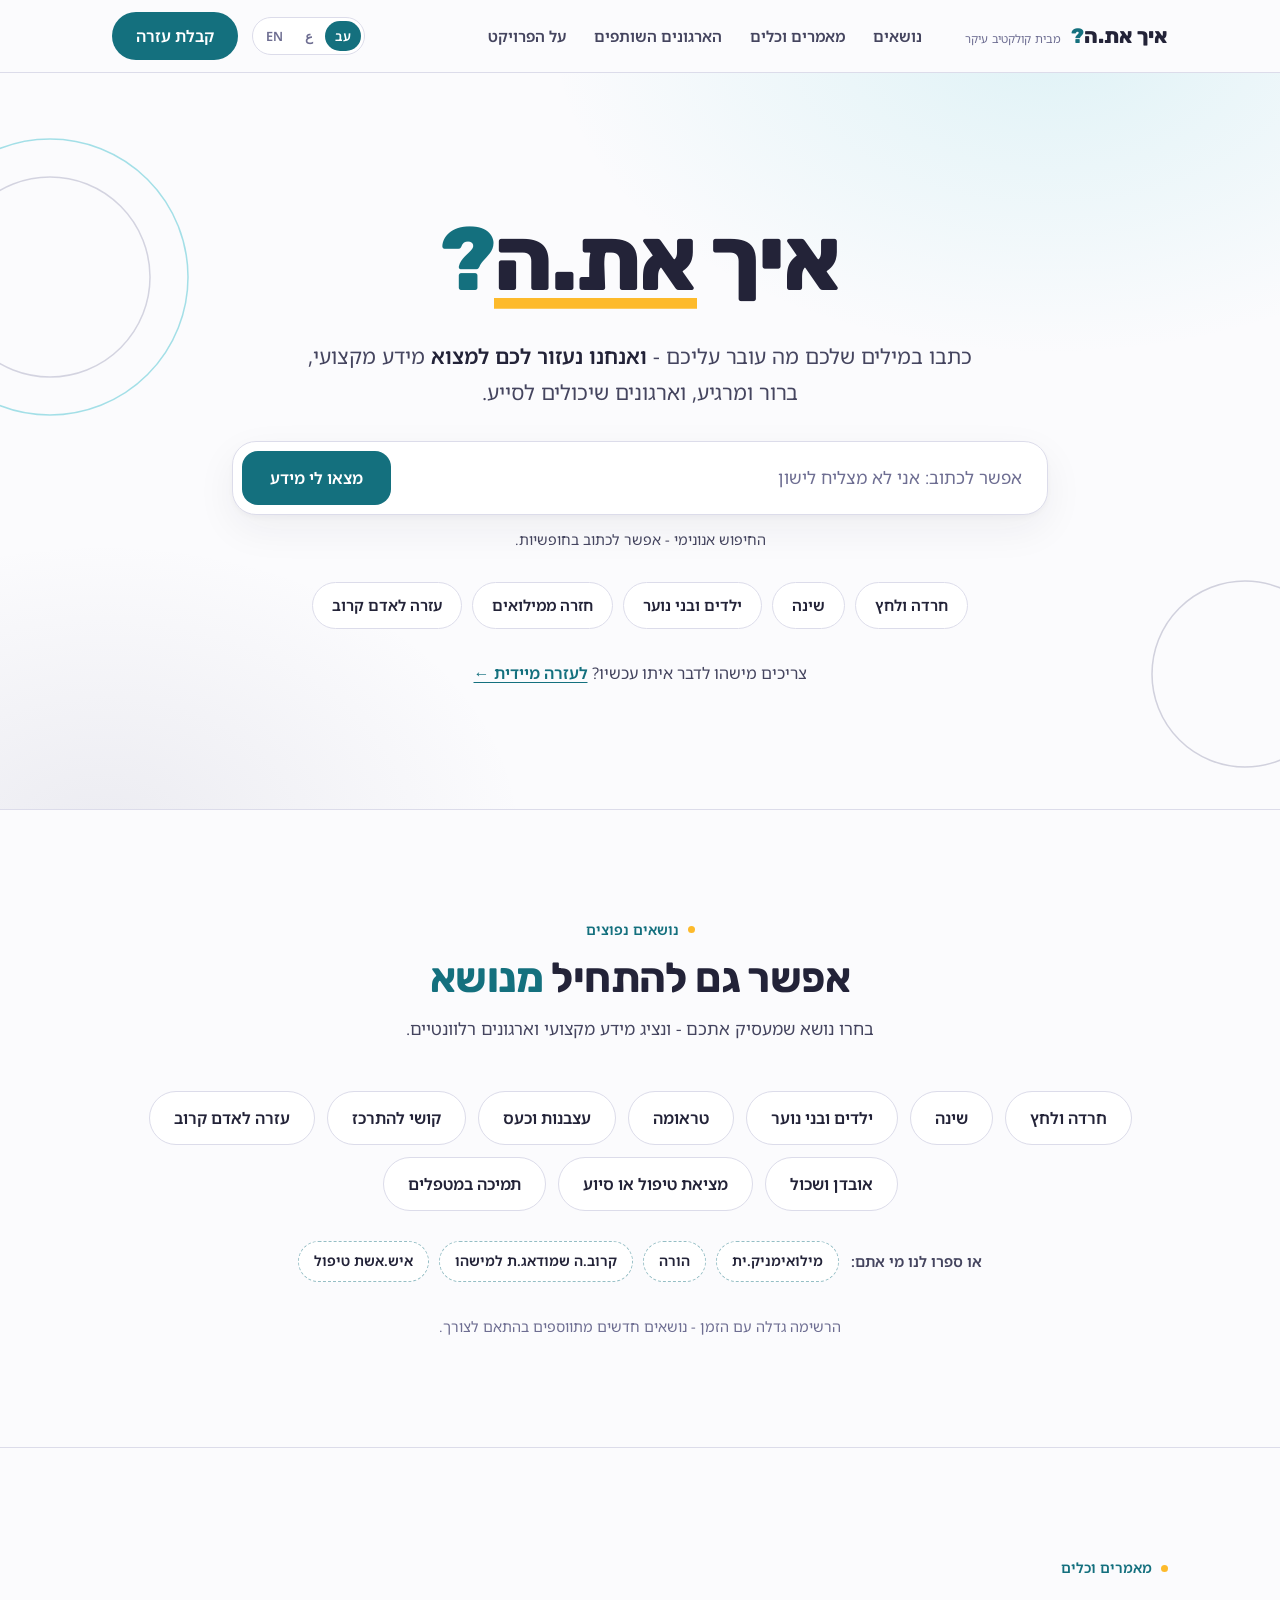
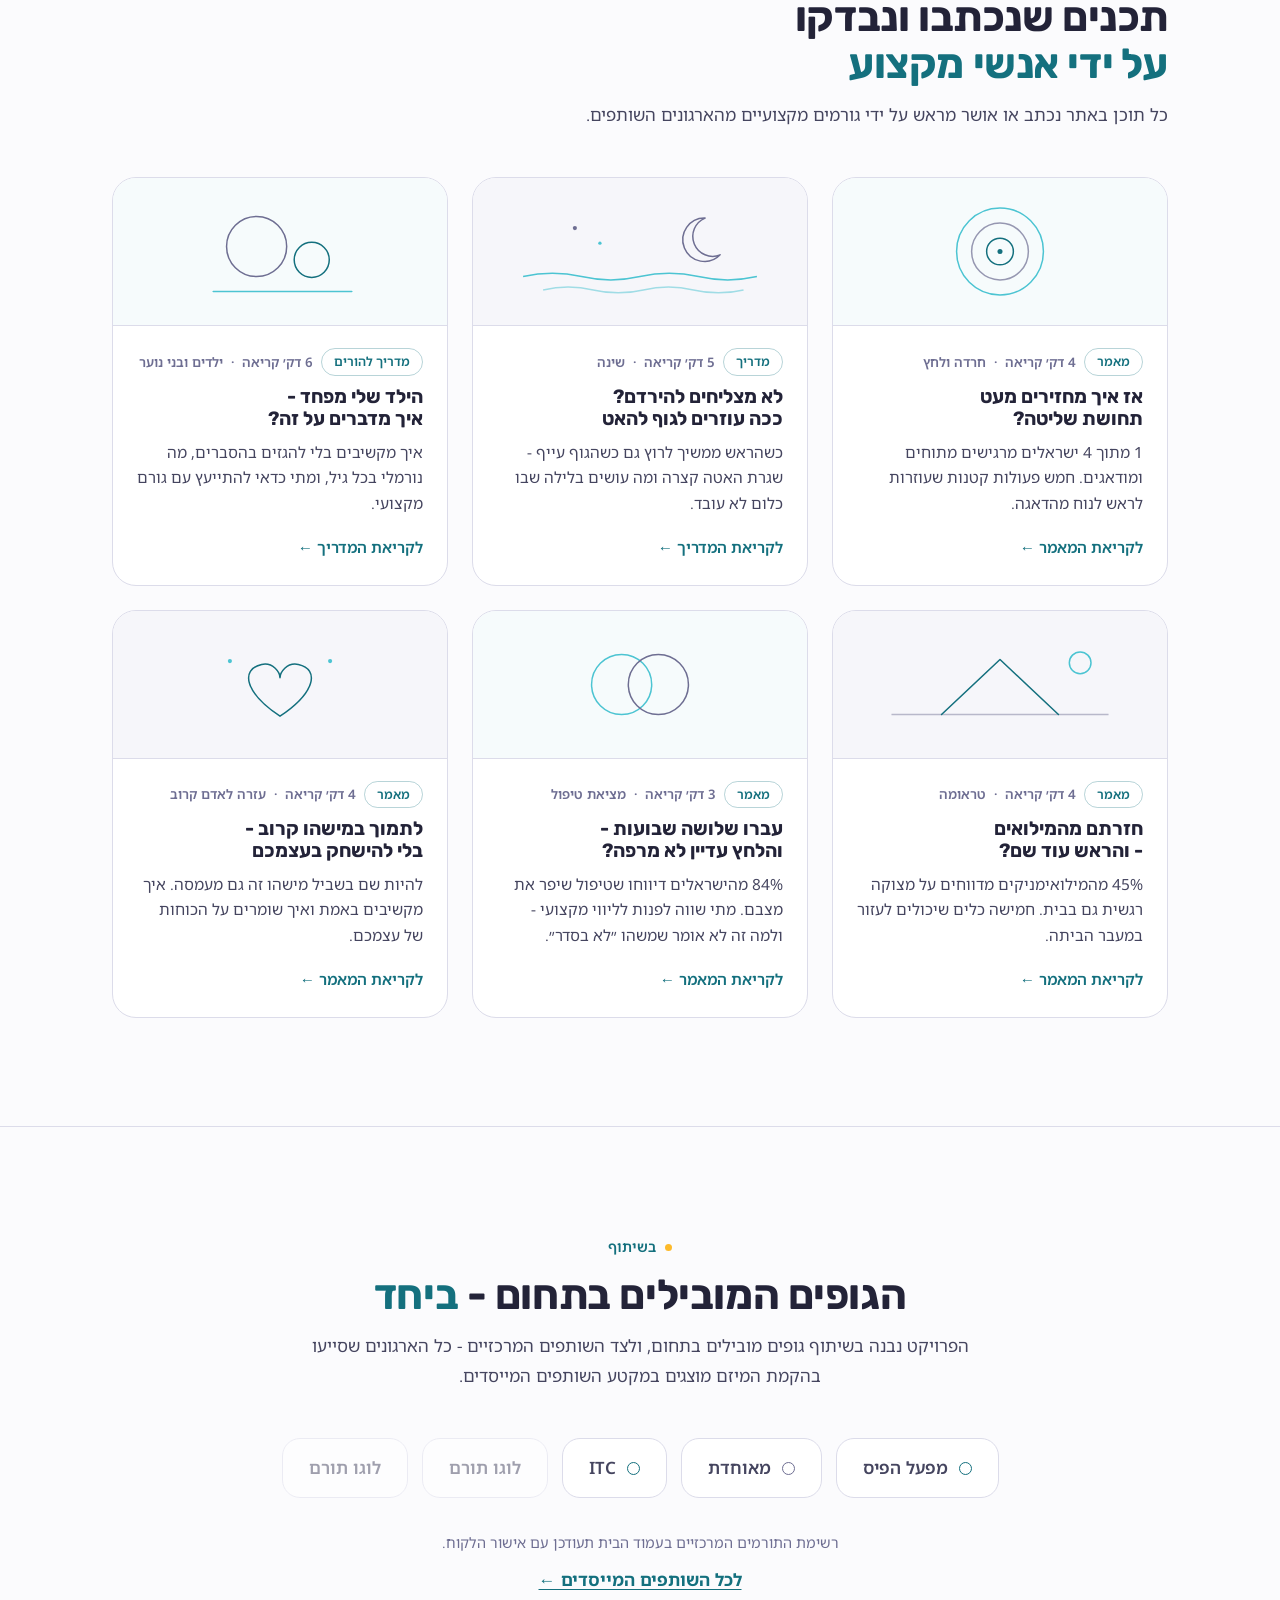
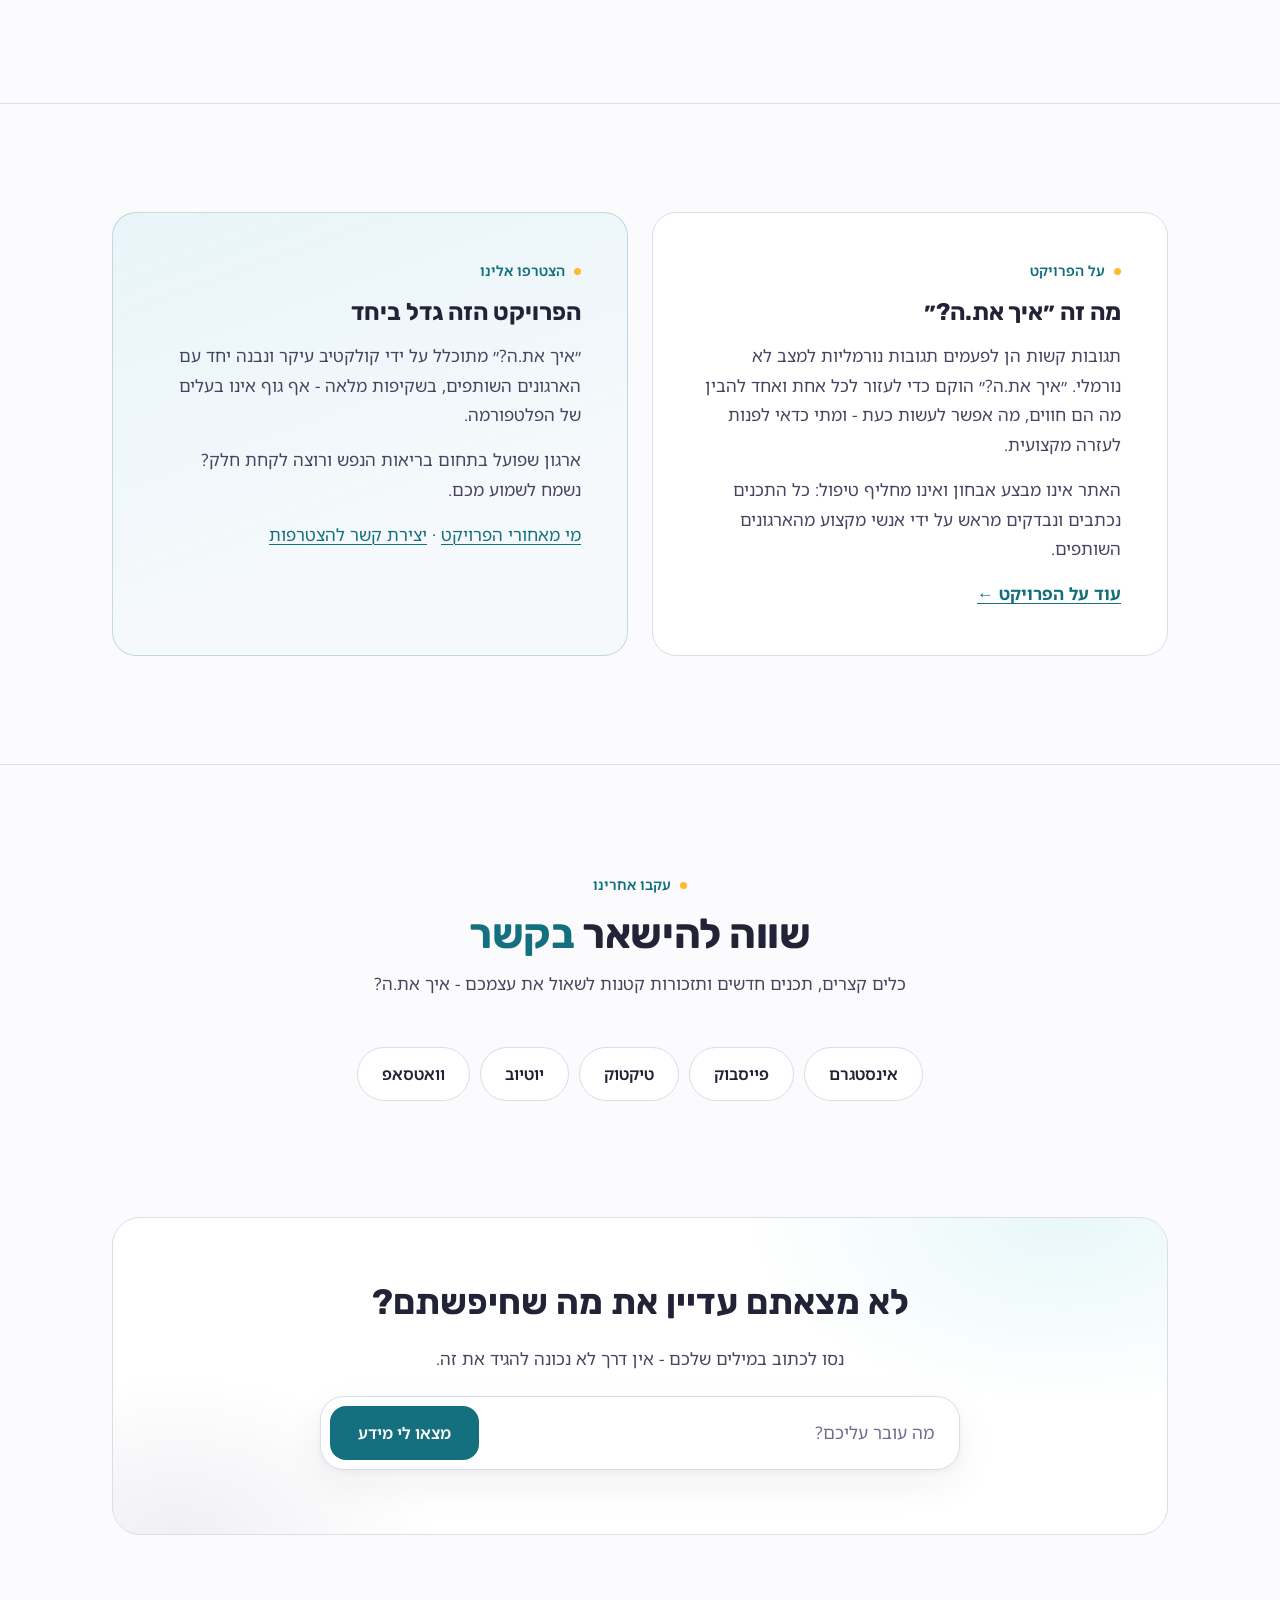
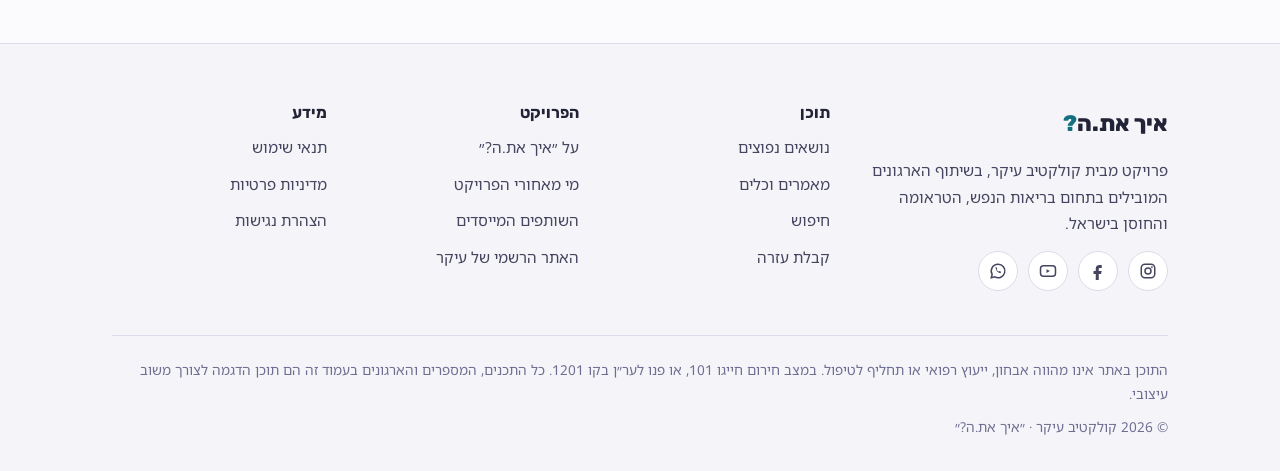
==== commit b783a30e: "העברת שורת ״או ספרו לנו מי אתם״ מההירו אל אזור הנושאים ההירו נשאר ממוקד בחיפוש החופשי; הבחירה לפי קה" ====
--- a/index.html
+++ b/index.html
@@ -68,15 +68,6 @@
         </div>
         <p class="search-hint">החיפוש אנונימי - אפשר לכתוב בחופשיות.</p>
       </form>
-      <div class="hero-who">
-        <span class="who-label">או ספרו לנו מי אתם:</span>
-        <div class="who-chips">
-          <a class="chip who" href="search.html?q=מילואים">מילואימניק.ית</a>
-          <a class="chip who" href="search.html?q=הילד שלי מפחד">הורה</a>
-          <a class="chip who" href="search.html?q=עזרה לאדם קרוב">קרוב.ה שמודאג.ת למישהו</a>
-          <a class="chip who" href="search.html?q=תמיכה במטפלים">איש.אשת טיפול</a>
-        </div>
-      </div>
       <div class="chip-row" aria-label="נושאים נפוצים">
         <a class="chip" href="search.html?q=חרדה ולחץ">חרדה ולחץ</a>
         <a class="chip" href="search.html?q=שינה">שינה</a>
@@ -107,6 +98,15 @@
         <a class="chip-lg" href="search.html?q=אובדן ושכול">אובדן ושכול</a>
         <a class="chip-lg" href="search.html?q=מציאת טיפול">מציאת טיפול או סיוע</a>
         <a class="chip-lg" href="search.html?q=תמיכה במטפלים">תמיכה במטפלים</a>
+      </div>
+      <div class="who-row">
+        <span class="who-label">או ספרו לנו מי אתם:</span>
+        <div class="who-chips">
+          <a class="chip who" href="search.html?q=מילואים">מילואימניק.ית</a>
+          <a class="chip who" href="search.html?q=הילד שלי מפחד">הורה</a>
+          <a class="chip who" href="search.html?q=עזרה לאדם קרוב">קרוב.ה שמודאג.ת למישהו</a>
+          <a class="chip who" href="search.html?q=תמיכה במטפלים">איש.אשת טיפול</a>
+        </div>
       </div>
       <p class="center muted small mt-lg">הרשימה גדלה עם הזמן - נושאים חדשים מתווספים בהתאם לצורך.</p>
     </div>
--- a/css/b.css
+++ b/css/b.css
@@ -389,7 +389,7 @@
 }
 
 /* the parallel path: "או ספרו לנו מי אתם" */
-.hero-who { display: flex; flex-wrap: wrap; gap: 8px 10px; align-items: center; justify-content: center; }
+.who-row { display: flex; flex-wrap: wrap; gap: 8px 12px; align-items: center; justify-content: center; margin-top: 30px; }
 .who-chips { display: flex; flex-wrap: wrap; gap: 8px 10px; align-items: center; justify-content: center; }
 .who-label { color: var(--ink-soft); font-size: 0.92rem; font-weight: 600; }
 .chip.who { border-style: dashed; border-color: rgba(20, 112, 126, 0.45); font-size: 0.88rem; padding: 7px 15px; }
@@ -414,7 +414,7 @@
   .hero .lede { font-size: 1.05rem; }
 
   /* chip clouds become single-line swipeable strips that bleed to the edge */
-  .hero-who { display: block; text-align: start; }
+  .who-row { display: block; text-align: start; margin-top: 22px; }
   .who-label { display: block; margin-bottom: 9px; }
   .who-chips,
   .hero .chip-row {
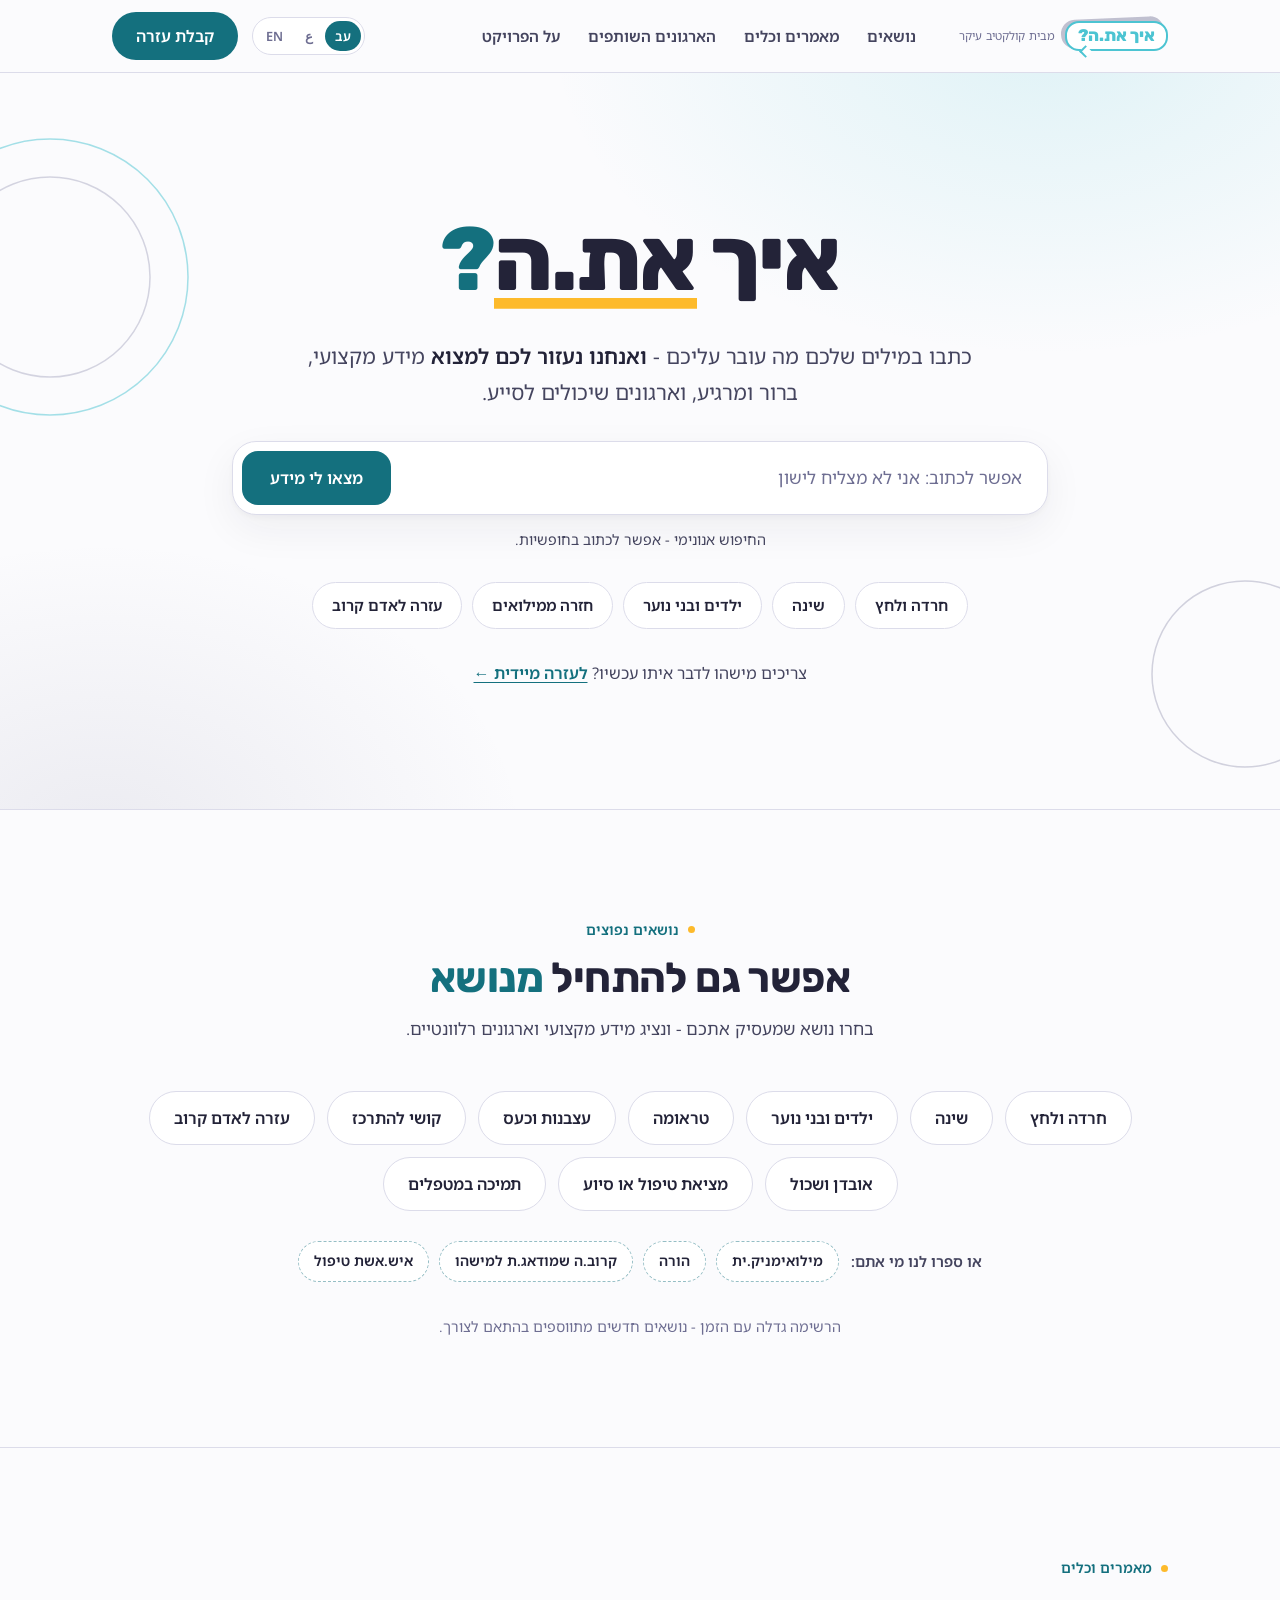
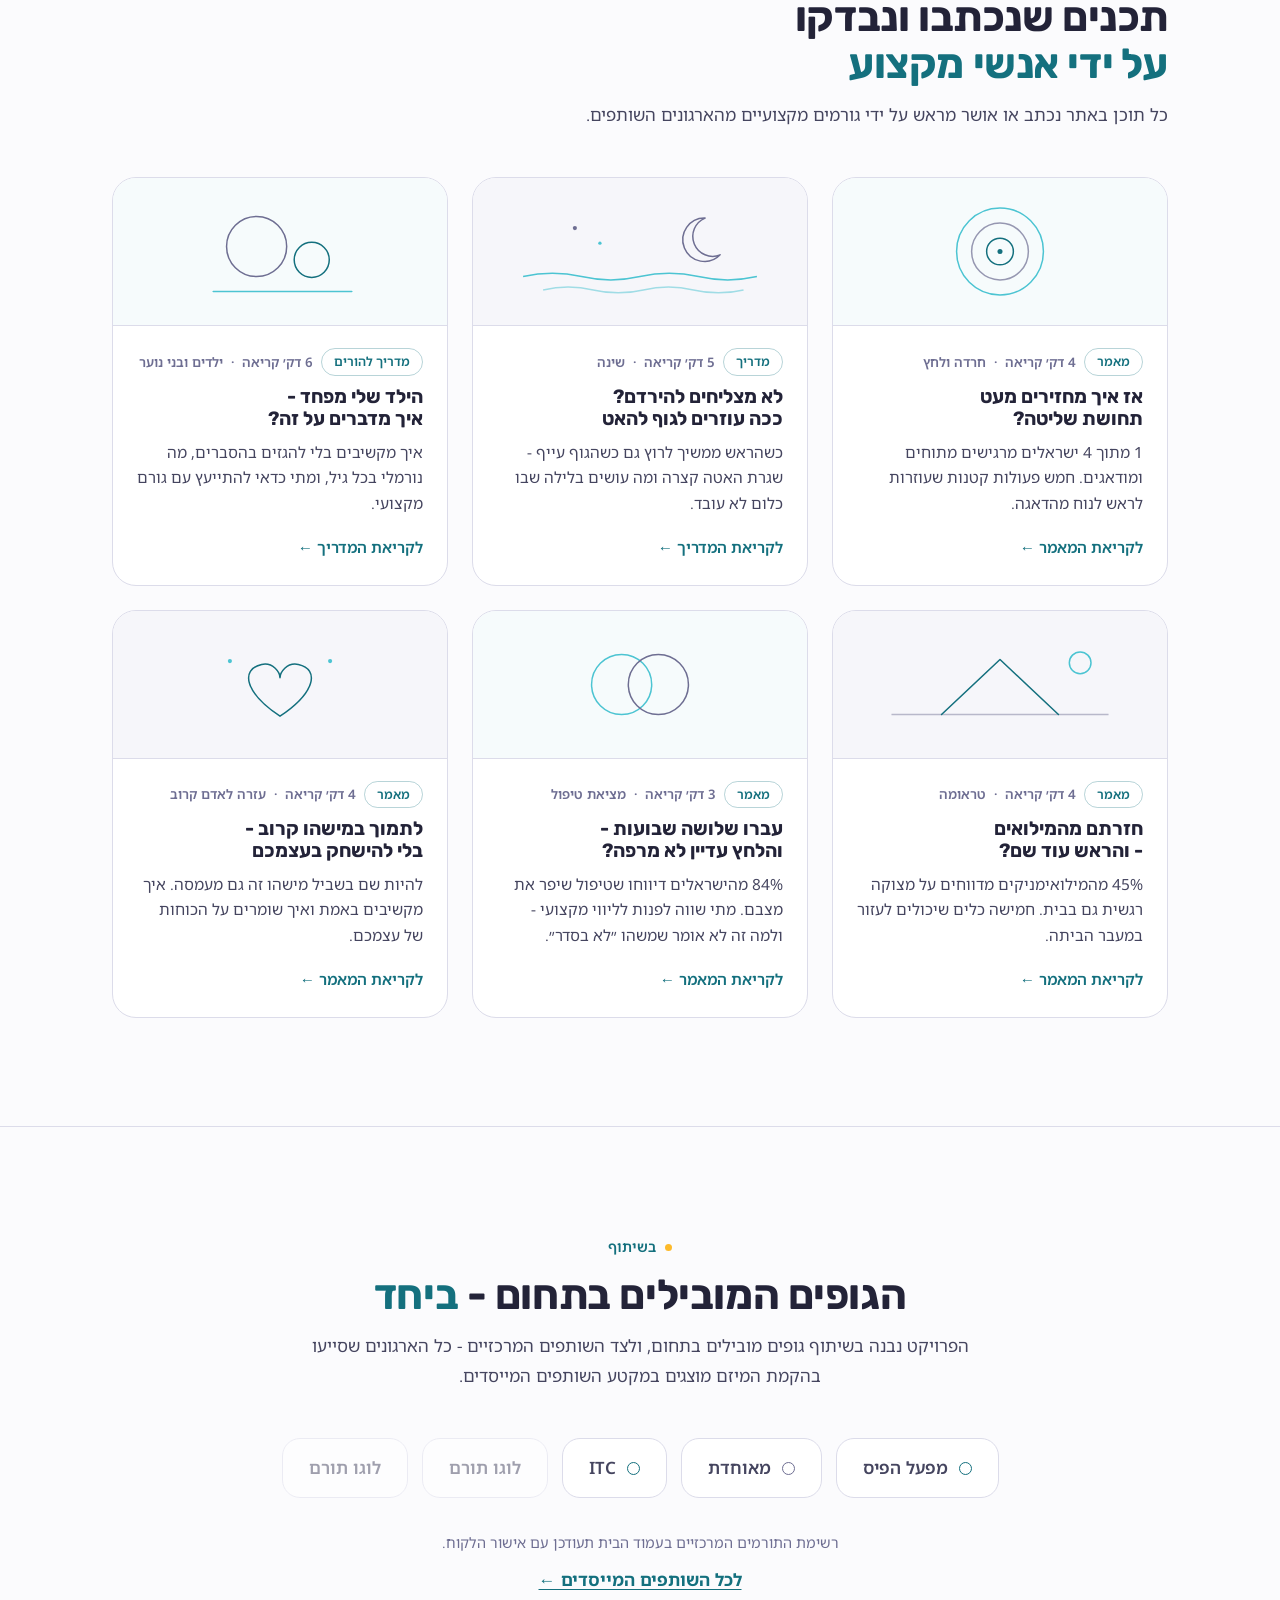
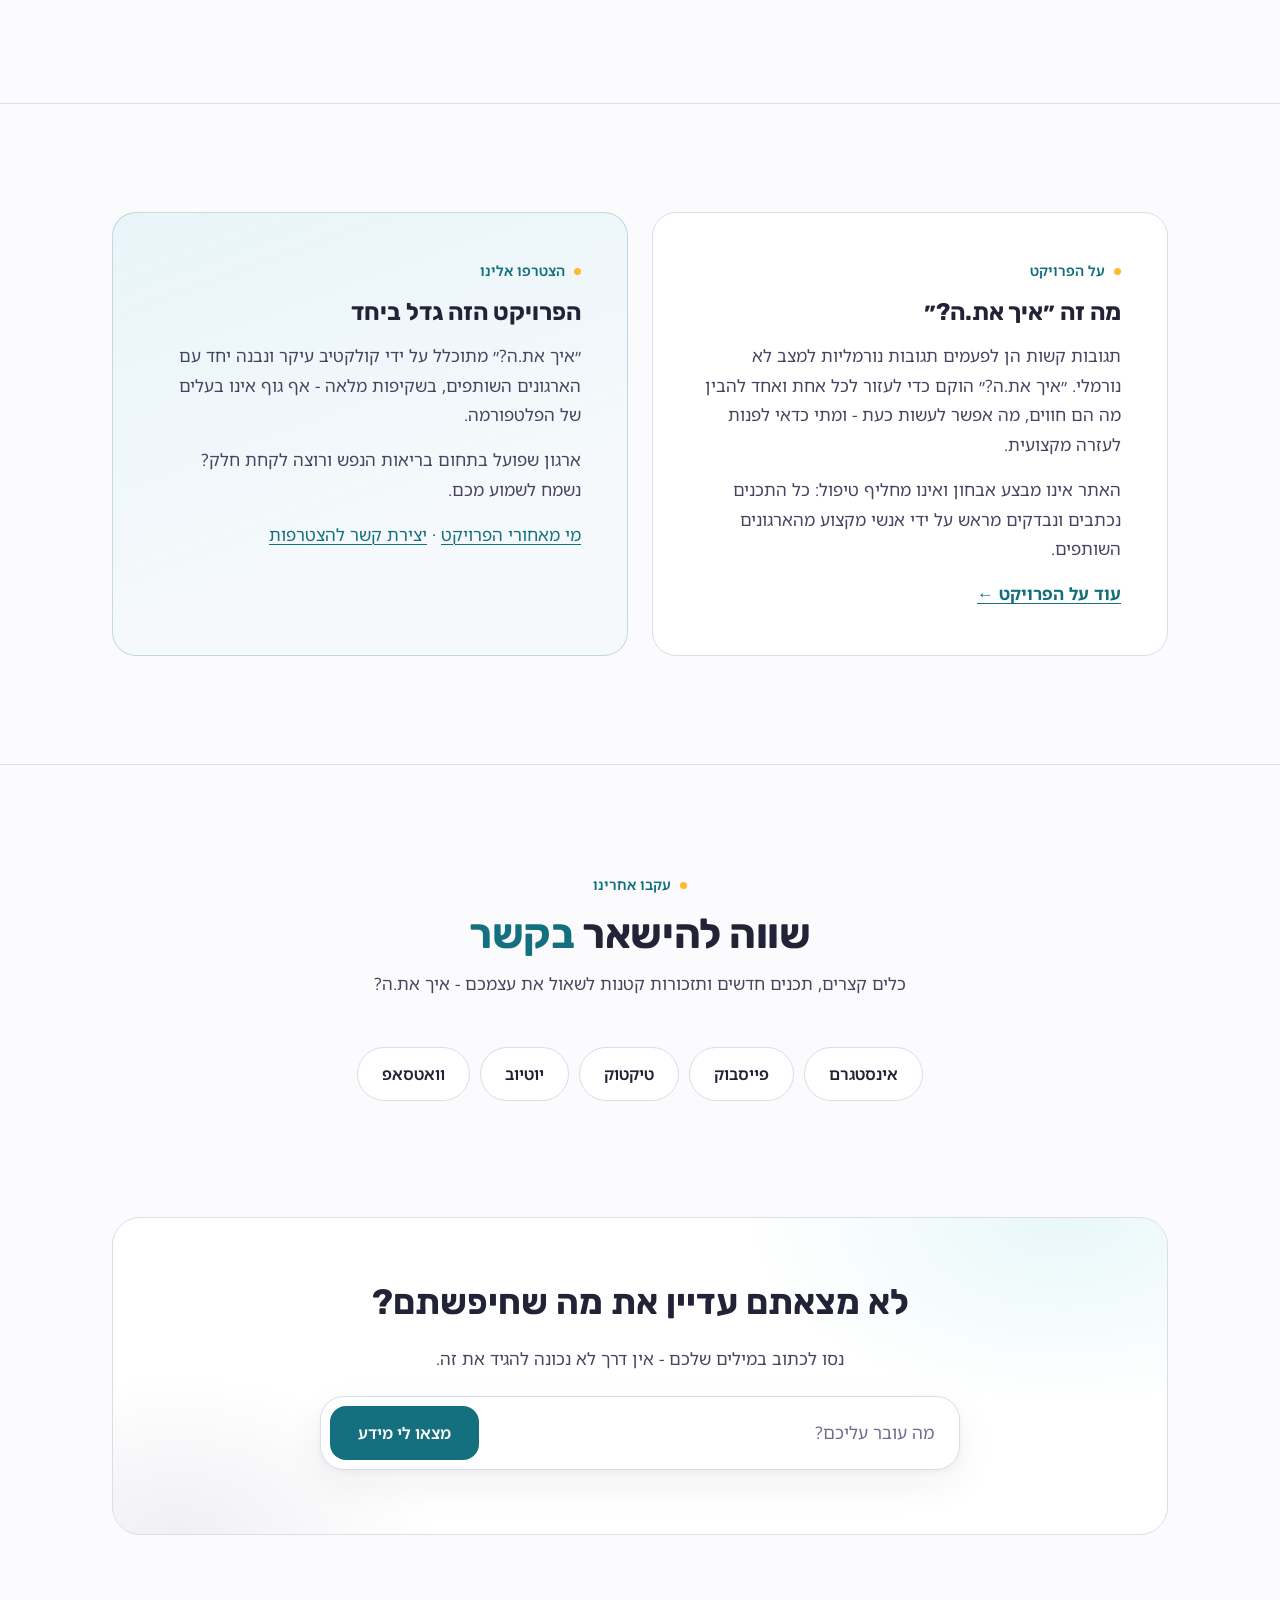
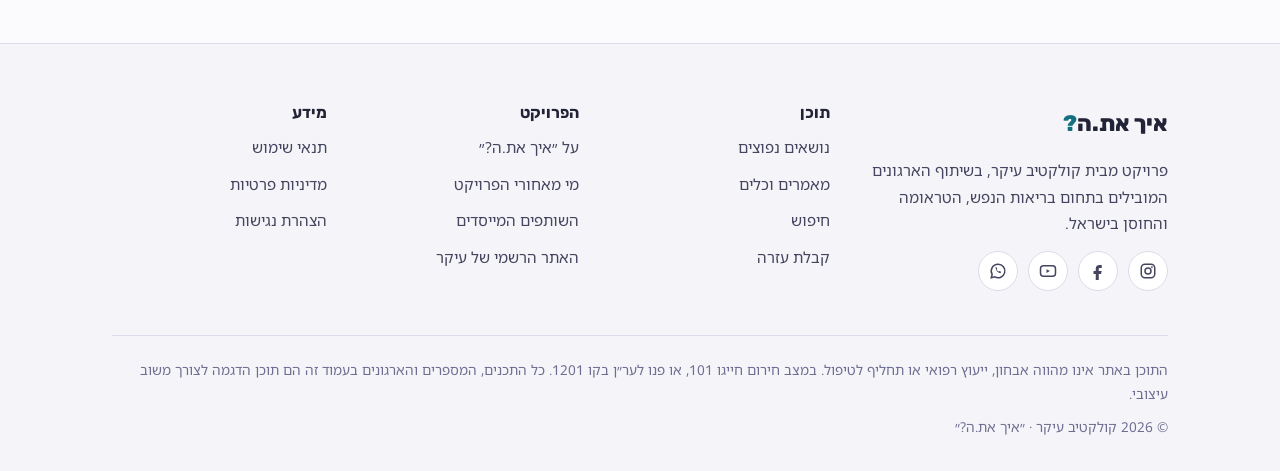
==== commit 0a02de79: "שילוב לוגו הקמפיין בכותרת ופאביקון תואם הלוגו (בועת דיבור עם מתאר טורקיז וצורת רקע לילך) משוחזר ב-CS" ====
--- a/index.html
+++ b/index.html
@@ -10,13 +10,14 @@
 <link rel="preconnect" href="https://fonts.gstatic.com" crossorigin>
 <link rel="stylesheet" href="https://fonts.googleapis.com/css2?family=Rubik:wght@700;800&family=Noto+Sans+Hebrew:wght@400;600&display=swap">
 <link rel="stylesheet" href="css/b.css">
+<link rel="icon" type="image/svg+xml" href="data:image/svg+xml,%3Csvg xmlns=%22http://www.w3.org/2000/svg%22 viewBox=%220 0 32 32%22%3E%3Crect x=%224.5%22 y=%225.5%22 width=%2226%22 height=%2220%22 rx=%227%22 fill=%22%23c6c6d6%22/%3E%3Crect x=%221.5%22 y=%222.5%22 width=%2226%22 height=%2220%22 rx=%227%22 fill=%22%23fff%22 stroke=%22%234cc4d2%22 stroke-width=%222%22/%3E%3Cpath d=%22M8 21.5 L13.5 29.5 L15.5 21.5 Z%22 fill=%22%23fff%22 stroke=%22%234cc4d2%22 stroke-width=%221.5%22/%3E%3Ctext x=%2214.5%22 y=%2219%22 font-family=%22Arial,sans-serif%22 font-size=%2216%22 font-weight=%22bold%22 fill=%22%234cc4d2%22 text-anchor=%22middle%22%3E?%3C/text%3E%3C/svg%3E">
 </head>
 <body>
 <!-- SHELL:HEADER START -->
 <a class="skip-link" href="#main">דילוג לתוכן</a>
 <header class="topbar">
   <div class="container">
-    <a class="brand" href="index.html"><span class="brand-name">איך את.ה<span class="brand-q">?</span></span> <small>מבית קולקטיב עיקר</small></a>
+    <a class="brand" href="index.html"><span class="brand-bubble"><span class="brand-name">איך את.ה<span class="brand-q">?</span></span><span class="tail" aria-hidden="true"></span></span> <small>מבית קולקטיב עיקר</small></a>
     <nav class="topnav" aria-label="ניווט ראשי">
       <a href="index.html#topics">נושאים</a>
       <a href="index.html#featured">מאמרים וכלים</a>
--- a/css/b.css
+++ b/css/b.css
@@ -101,6 +101,32 @@
 .brand small {
   font-family: var(--f-body); font-weight: 400; font-size: 0.72rem;
   color: var(--lilac); letter-spacing: 0.01em;
+}
+
+/* the campaign logo (תמוז identity): white speech bubble, teal outline and
+   text, a soft lilac shape offset behind it, tail at the bottom-left.
+   rebuilt in CSS until the client's vector file arrives - swap then. */
+.topbar .brand { align-items: center; }
+.brand-bubble {
+  position: relative; display: inline-flex; align-items: center;
+  padding: 5px 13px 6px; font-size: 1.05rem; line-height: 1.1;
+}
+.brand-bubble::before {
+  content: ""; position: absolute; inset: 0; z-index: -2;
+  background: rgba(110, 110, 146, 0.42); border-radius: 14px;
+  transform: translate(-4px, -3px) rotate(-2.5deg);
+}
+.brand-bubble::after {
+  content: ""; position: absolute; inset: 0; z-index: -1;
+  background: #fff; border: 2px solid var(--teal); border-radius: 14px;
+}
+.brand-bubble .brand-name,
+.brand-bubble .brand-q { color: var(--teal); }
+.brand-bubble .tail {
+  position: absolute; left: 16px; bottom: -5px;
+  width: 9px; height: 9px; background: #fff;
+  border-left: 2px solid var(--teal); border-bottom: 2px solid var(--teal);
+  transform: rotate(45deg);
 }
 .topnav { display: flex; align-items: center; gap: 2px; margin-inline-start: 6px; }
 .topnav a {
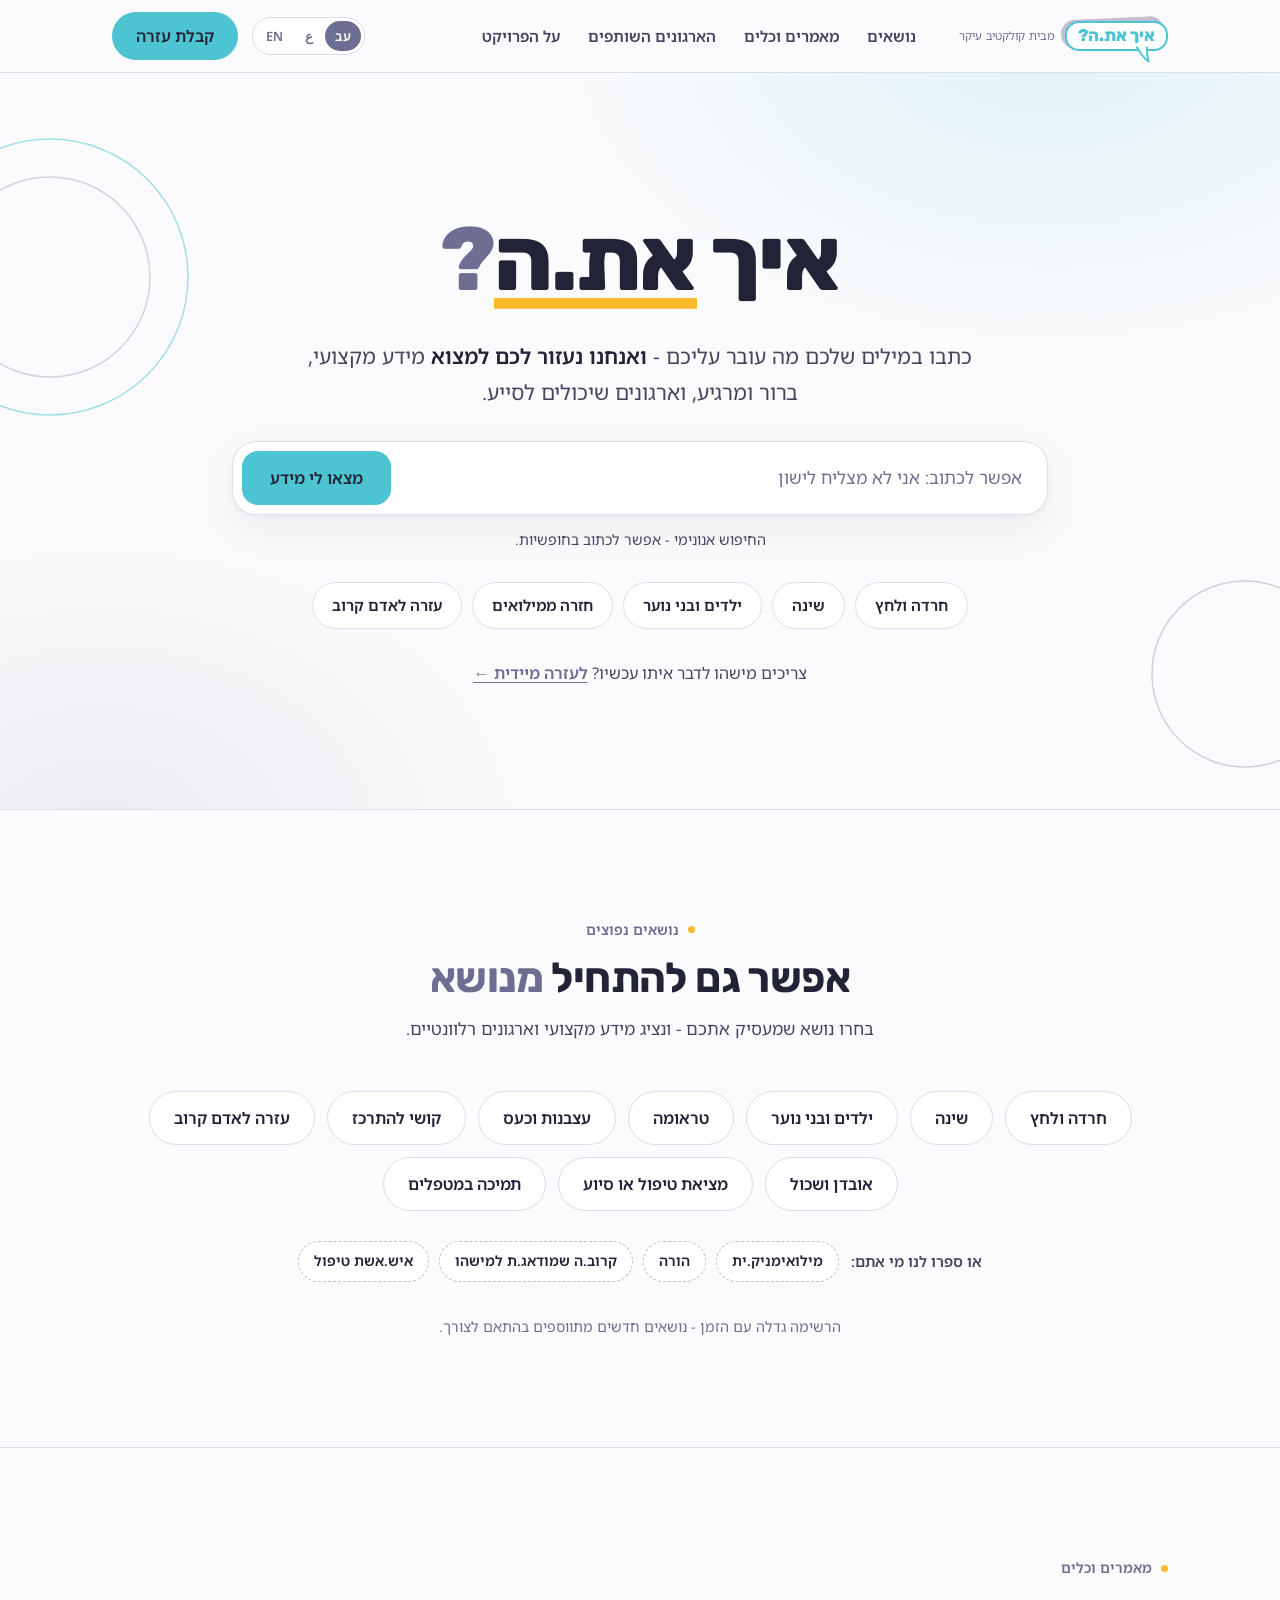
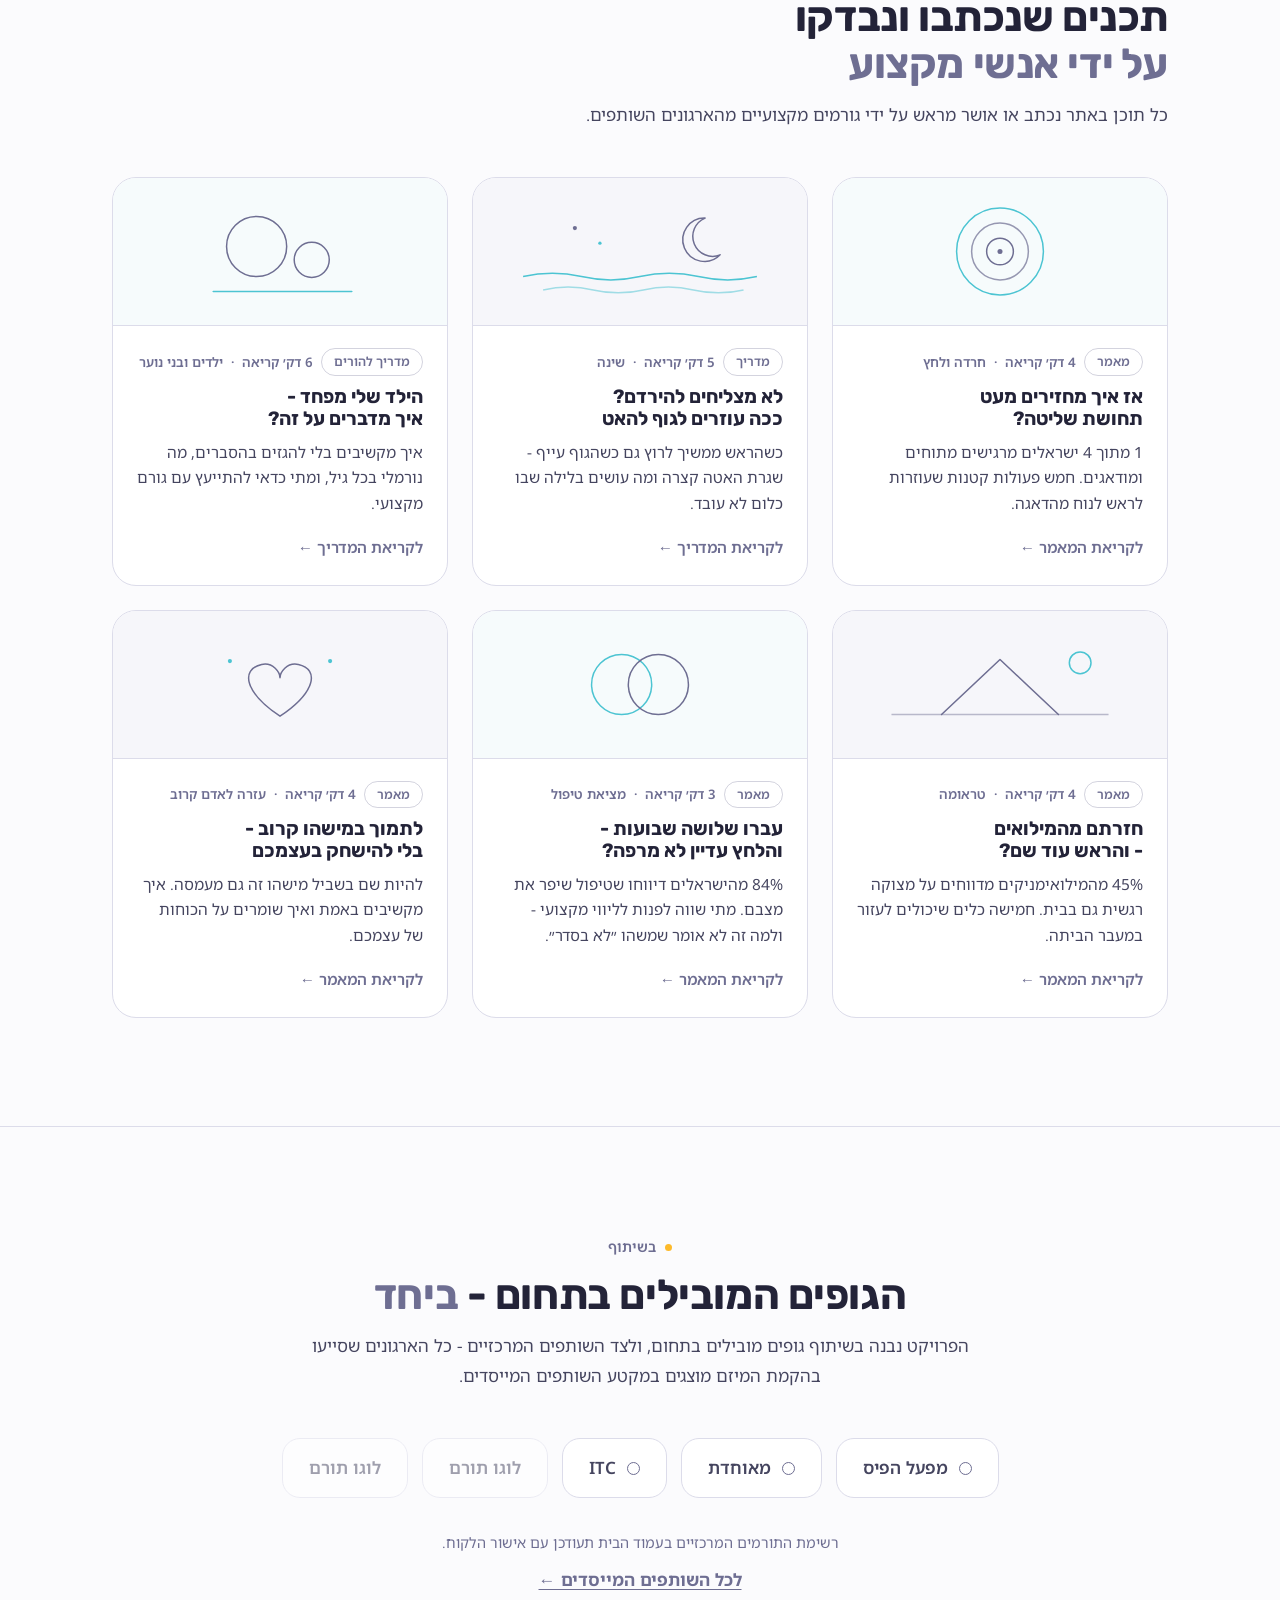
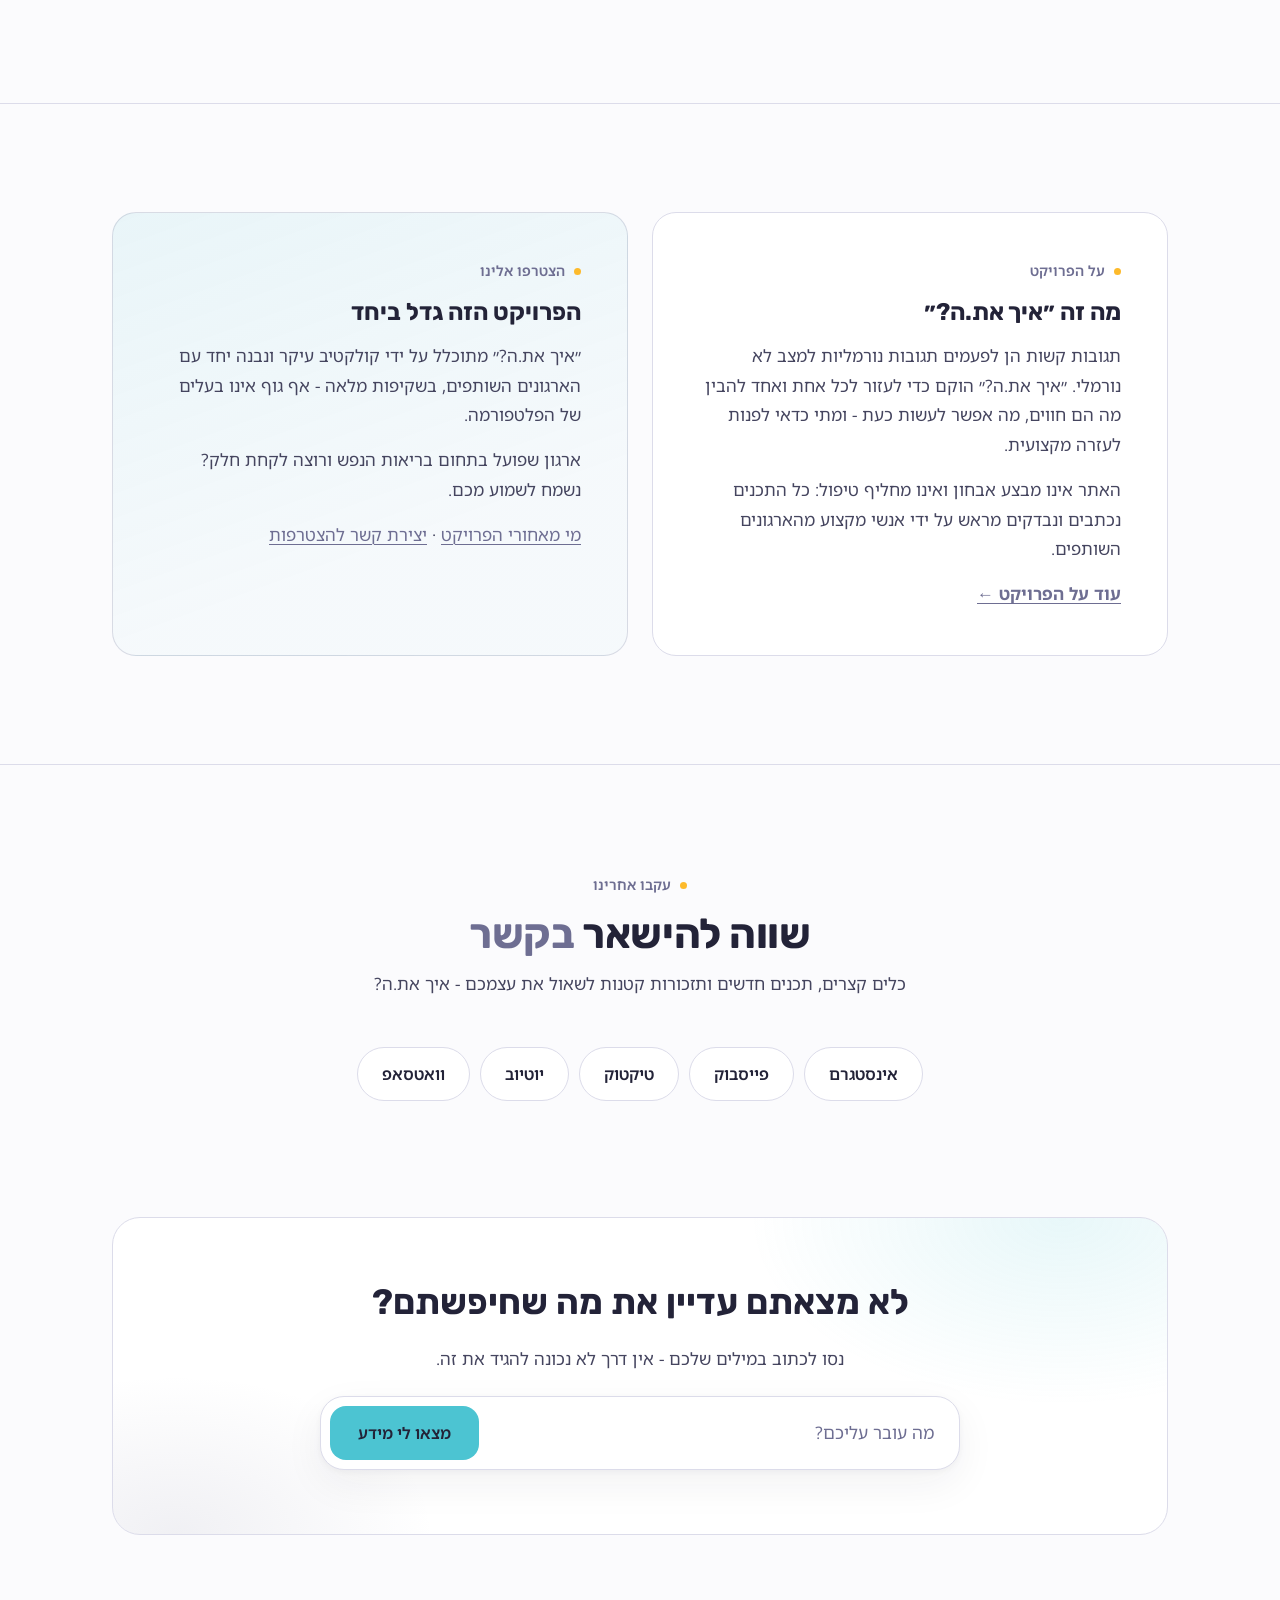
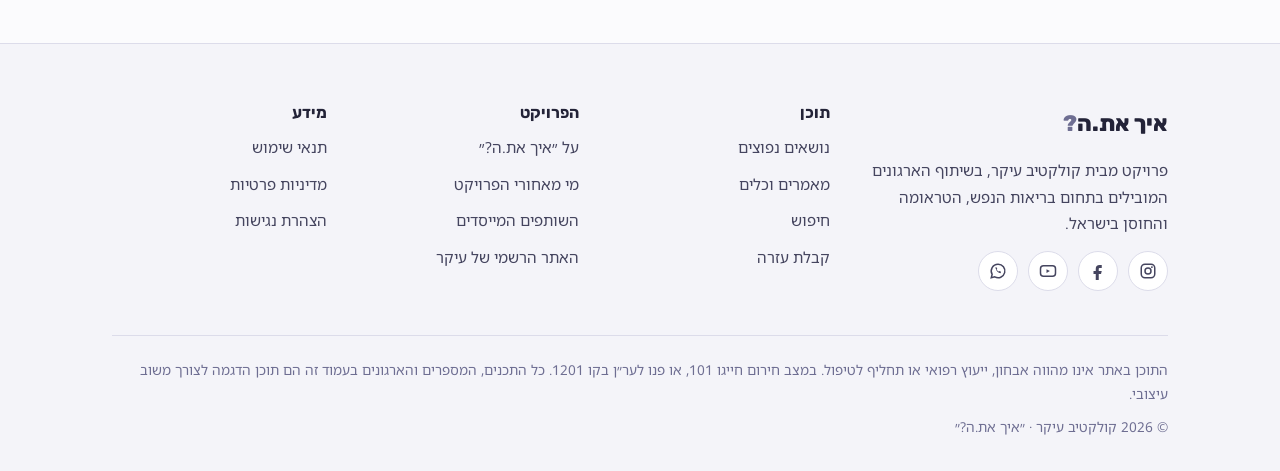
==== commit 7394d824: "התאמת הצבעים לפלטת תמוז ותיקון זנב הלוגו הטורקיז הכהה יוצא מהממשק: כפתורים עוברים לטורקיז הבהיר של ה" ====
--- a/index.html
+++ b/index.html
@@ -10,14 +10,14 @@
 <link rel="preconnect" href="https://fonts.gstatic.com" crossorigin>
 <link rel="stylesheet" href="https://fonts.googleapis.com/css2?family=Rubik:wght@700;800&family=Noto+Sans+Hebrew:wght@400;600&display=swap">
 <link rel="stylesheet" href="css/b.css">
-<link rel="icon" type="image/svg+xml" href="data:image/svg+xml,%3Csvg xmlns=%22http://www.w3.org/2000/svg%22 viewBox=%220 0 32 32%22%3E%3Crect x=%224.5%22 y=%225.5%22 width=%2226%22 height=%2220%22 rx=%227%22 fill=%22%23c6c6d6%22/%3E%3Crect x=%221.5%22 y=%222.5%22 width=%2226%22 height=%2220%22 rx=%227%22 fill=%22%23fff%22 stroke=%22%234cc4d2%22 stroke-width=%222%22/%3E%3Cpath d=%22M8 21.5 L13.5 29.5 L15.5 21.5 Z%22 fill=%22%23fff%22 stroke=%22%234cc4d2%22 stroke-width=%221.5%22/%3E%3Ctext x=%2214.5%22 y=%2219%22 font-family=%22Arial,sans-serif%22 font-size=%2216%22 font-weight=%22bold%22 fill=%22%234cc4d2%22 text-anchor=%22middle%22%3E?%3C/text%3E%3C/svg%3E">
+<link rel="icon" type="image/svg+xml" href="data:image/svg+xml,%3Csvg xmlns=%22http://www.w3.org/2000/svg%22 viewBox=%220 0 32 32%22%3E%3Crect x=%224.5%22 y=%225.5%22 width=%2226%22 height=%2220%22 rx=%227%22 fill=%22%23c6c6d6%22/%3E%3Crect x=%221.5%22 y=%222.5%22 width=%2226%22 height=%2220%22 rx=%227%22 fill=%22%23fff%22 stroke=%22%234cc4d2%22 stroke-width=%222%22/%3E%3Cpath d=%22M13 21.5 C14 25 16 28 19.5 30.5 C17 26.5 16.5 24 16.5 21.5 Z%22 fill=%22%23fff%22 stroke=%22%234cc4d2%22 stroke-width=%221.5%22/%3E%3Ctext x=%2214.5%22 y=%2219%22 font-family=%22Arial,sans-serif%22 font-size=%2216%22 font-weight=%22bold%22 fill=%22%234cc4d2%22 text-anchor=%22middle%22%3E?%3C/text%3E%3C/svg%3E">
 </head>
 <body>
 <!-- SHELL:HEADER START -->
 <a class="skip-link" href="#main">דילוג לתוכן</a>
 <header class="topbar">
   <div class="container">
-    <a class="brand" href="index.html"><span class="brand-bubble"><span class="brand-name">איך את.ה<span class="brand-q">?</span></span><span class="tail" aria-hidden="true"></span></span> <small>מבית קולקטיב עיקר</small></a>
+    <a class="brand" href="index.html"><span class="brand-bubble"><span class="brand-name">איך את.ה<span class="brand-q">?</span></span><svg class="tail" viewBox="0 0 22 18" aria-hidden="true"><path d="M5 0 H15 V2.6 C14.8 8 15.4 12 16.5 16.5 C11.5 12.5 8 8 5 2.6 Z" fill="#fff"/><path d="M5 2.4 C8 8 11.5 12.5 16.5 16.5 C15.4 12 14.8 8 15 2.4" fill="none" stroke="currentColor" stroke-width="2" stroke-linecap="round" stroke-linejoin="round"/></svg></span> <small>מבית קולקטיב עיקר</small></a>
     <nav class="topnav" aria-label="ניווט ראשי">
       <a href="index.html#topics">נושאים</a>
       <a href="index.html#featured">מאמרים וכלים</a>
@@ -127,8 +127,8 @@
             <svg viewBox="0 0 400 148" fill="none">
               <circle cx="200" cy="74" r="52" stroke="#4cc4d2" stroke-width="1.5" vector-effect="non-scaling-stroke"/>
               <circle cx="200" cy="74" r="34" stroke="#6e6e92" stroke-width="1.5" opacity=".7" vector-effect="non-scaling-stroke"/>
-              <circle cx="200" cy="74" r="16" stroke="#14707e" stroke-width="1.5" vector-effect="non-scaling-stroke"/>
-              <circle cx="200" cy="74" r="3" fill="#14707e"/>
+              <circle cx="200" cy="74" r="16" stroke="#6e6e92" stroke-width="1.5" vector-effect="non-scaling-stroke"/>
+              <circle cx="200" cy="74" r="3" fill="#6e6e92"/>
             </svg>
           </div>
           <div class="card-body">
@@ -159,7 +159,7 @@
           <div class="card-art art-a" aria-hidden="true">
             <svg viewBox="0 0 400 148" fill="none">
               <circle cx="172" cy="68" r="36" stroke="#6e6e92" stroke-width="1.5" vector-effect="non-scaling-stroke"/>
-              <circle cx="238" cy="84" r="21" stroke="#14707e" stroke-width="1.5" vector-effect="non-scaling-stroke"/>
+              <circle cx="238" cy="84" r="21" stroke="#6e6e92" stroke-width="1.5" vector-effect="non-scaling-stroke"/>
               <path d="M120 122 H286" stroke="#4cc4d2" stroke-width="1.5" stroke-linecap="round" vector-effect="non-scaling-stroke"/>
             </svg>
           </div>
@@ -174,7 +174,7 @@
           <div class="card-art art-b" aria-hidden="true">
             <svg viewBox="0 0 400 148" fill="none">
               <path d="M70 110 H330" stroke="#6e6e92" stroke-width="1.5" opacity=".45" vector-effect="non-scaling-stroke"/>
-              <path d="M130 110 L200 44 L270 110" stroke="#14707e" stroke-width="1.5" stroke-linecap="round" stroke-linejoin="round" vector-effect="non-scaling-stroke"/>
+              <path d="M130 110 L200 44 L270 110" stroke="#6e6e92" stroke-width="1.5" stroke-linecap="round" stroke-linejoin="round" vector-effect="non-scaling-stroke"/>
               <circle cx="296" cy="48" r="13" stroke="#4cc4d2" stroke-width="1.5" vector-effect="non-scaling-stroke"/>
             </svg>
           </div>
@@ -202,7 +202,7 @@
         <a class="card" href="search.html?q=עזרה לאדם קרוב">
           <div class="card-art art-b" aria-hidden="true">
             <svg viewBox="0 0 400 148" fill="none">
-              <path d="M200 112 C158 84 152 56 178 50 C192 47 200 60 200 66 C200 60 208 47 222 50 C248 56 242 84 200 112 Z" stroke="#14707e" stroke-width="1.5" stroke-linejoin="round" vector-effect="non-scaling-stroke"/>
+              <path d="M200 112 C158 84 152 56 178 50 C192 47 200 60 200 66 C200 60 208 47 222 50 C248 56 242 84 200 112 Z" stroke="#6e6e92" stroke-width="1.5" stroke-linejoin="round" vector-effect="non-scaling-stroke"/>
               <circle cx="140" cy="46" r="2.5" fill="#4cc4d2"/>
               <circle cx="260" cy="46" r="2.5" fill="#4cc4d2"/>
             </svg>
--- a/css/b.css
+++ b/css/b.css
@@ -12,11 +12,11 @@
   --paper: #fbfbfd;
   --card: #ffffff;
   --tint: #f4f4f9;
-  --teal: #4cc4d2;        /* decorative only */
-  --teal-ink: #14707e;    /* interactive / text-safe */
-  --teal-deep: #0f5b66;
+  --teal: #4cc4d2;        /* brand turquoise - fills with ink text, decorative lines; never text on light */
+  --teal-deep: #35aebd;   /* pressed/hover state of a turquoise fill */
+  --plum: #6e6e92;        /* brand purple - the interactive/accent color on light (AA 4.8:1) */
   --amber: #fdba2b;       /* tiny punctuation only */
-  --focus: #14707e;
+  --focus: #6e6e92;
 
   --f-display: "Rubik", "Arial Hebrew", Arial, sans-serif;
   --f-body: "Noto Sans Hebrew", "Arial Hebrew", Arial, sans-serif;
@@ -53,7 +53,7 @@
   text-wrap: balance;
 }
 p { margin: 0; }
-a { color: var(--teal-ink); text-decoration-thickness: 1px; text-underline-offset: 3px; }
+a { color: var(--plum); text-decoration-thickness: 1px; text-underline-offset: 3px; }
 a:hover { text-decoration-thickness: 2px; }
 img, svg { max-width: 100%; display: block; }
 button { font: inherit; cursor: pointer; }
@@ -80,7 +80,7 @@
   background-position: 0 97%;
 }
 /* teal accent word inside ink headings */
-.accent { color: var(--teal-ink); font-style: normal; }
+.accent { color: var(--plum); font-style: normal; }
 
 /* ---------- header ---------- */
 .topbar {
@@ -97,7 +97,7 @@
   color: var(--ink); text-decoration: none; white-space: nowrap;
 }
 .brand .brand-name { display: inline; }
-.brand .brand-q { color: var(--teal-ink); }
+.brand .brand-q { color: var(--plum); }
 .brand small {
   font-family: var(--f-body); font-weight: 400; font-size: 0.72rem;
   color: var(--lilac); letter-spacing: 0.01em;
@@ -123,17 +123,15 @@
 .brand-bubble .brand-name,
 .brand-bubble .brand-q { color: var(--teal); }
 .brand-bubble .tail {
-  position: absolute; left: 16px; bottom: -5px;
-  width: 9px; height: 9px; background: #fff;
-  border-left: 2px solid var(--teal); border-bottom: 2px solid var(--teal);
-  transform: rotate(45deg);
+  position: absolute; right: 14px; bottom: -12.5px;
+  width: 22px; height: 18px; color: var(--teal); display: block;
 }
 .topnav { display: flex; align-items: center; gap: 2px; margin-inline-start: 6px; }
 .topnav a {
   color: var(--ink-soft); text-decoration: none; font-weight: 600;
   padding: 8px 13px; border-radius: 999px; font-size: 0.95rem;
 }
-.topnav a:hover, .topnav a[aria-current="page"] { color: var(--teal-ink); background: rgba(76, 196, 210, 0.1); }
+.topnav a:hover, .topnav a[aria-current="page"] { color: var(--plum); background: rgba(76, 196, 210, 0.1); }
 .topbar-side { margin-inline-start: auto; display: flex; align-items: center; gap: 14px; }
 .lang-switch {
   display: flex; gap: 2px; padding: 3px;
@@ -143,8 +141,8 @@
   color: var(--ink-soft); text-decoration: none; font-size: 0.8rem; font-weight: 600;
   padding: 4px 10px; border-radius: 999px;
 }
-.lang-switch [aria-current="true"] { background: var(--teal-ink); color: #fff; }
-.lang-switch a:hover:not([aria-current="true"]) { color: var(--teal-ink); }
+.lang-switch [aria-current="true"] { background: var(--plum); color: #fff; }
+.lang-switch a:hover:not([aria-current="true"]) { color: var(--plum); }
 /* mockup stage: only Hebrew is built, so the other languages are shown but inert */
 .lang-switch span:not([aria-current="true"]) { color: var(--lilac); cursor: default; }
 
@@ -156,8 +154,8 @@
   transition: transform .12s ease, box-shadow .12s ease, background .12s ease;
 }
 .btn:active { transform: translateY(1px); }
-.btn-teal { background: var(--teal-ink); color: #fff; }
-.btn-teal:hover { background: var(--teal-deep); box-shadow: 0 8px 22px rgba(20, 112, 126, 0.25); }
+.btn-teal { background: var(--teal); color: var(--ink); }
+.btn-teal:hover { background: var(--teal-deep); box-shadow: 0 8px 22px rgba(76, 196, 210, 0.35); }
 
 .menu-toggle { display: none; }
 
@@ -173,7 +171,7 @@
   color: var(--ink-soft); text-decoration: none; font-weight: 600;
   padding: 11px 6px; border-radius: 10px;
 }
-.mobile-nav a:hover { color: var(--teal-ink); }
+.mobile-nav a:hover { color: var(--plum); }
 
 /* ---------- hero ---------- */
 .hero {
@@ -198,7 +196,7 @@
   font-size: clamp(3.1rem, 9.5vw, 5.6rem);
   font-weight: 800; letter-spacing: -0.02em; line-height: 1.08;
 }
-.hero h1 .brand-q { color: var(--teal-ink); }
+.hero h1 .brand-q { color: var(--plum); }
 .hero .lede {
   font-size: clamp(1.08rem, 2.1vw, 1.3rem);
   color: var(--ink-soft); max-width: 33em; margin-inline: auto;
@@ -216,7 +214,7 @@
   box-shadow: var(--shadow-soft);
   transition: border-color .15s ease;
 }
-.search-box:focus-within { border-color: var(--teal-ink); outline: 3px solid rgba(20, 112, 126, 0.25); outline-offset: 2px; }
+.search-box:focus-within { border-color: var(--plum); outline: 3px solid rgba(110, 110, 146, 0.25); outline-offset: 2px; }
 .search-box input {
   flex: 1; min-width: 0; border: 0; background: transparent;
   font: inherit; font-size: 1.08rem; color: var(--ink);
@@ -237,7 +235,7 @@
   font-size: 0.95rem; font-weight: 600; text-decoration: none;
   transition: border-color .12s ease, background .12s ease;
 }
-.chip:hover { border-color: var(--teal-ink); background: rgba(76, 196, 210, 0.08); }
+.chip:hover { border-color: var(--plum); background: rgba(76, 196, 210, 0.08); }
 .hero-help { font-size: 1rem; color: var(--ink-soft); }
 .hero-help a { font-weight: 600; }
 
@@ -247,7 +245,7 @@
 .section-head { display: grid; gap: 12px; max-width: 660px; margin-bottom: clamp(30px, 4.5vw, 48px); }
 .section-head.center { margin-inline: auto; text-align: center; }
 .eyebrow {
-  color: var(--teal-ink); font-weight: 600; font-size: 0.88rem;
+  color: var(--plum); font-weight: 600; font-size: 0.88rem;
   display: inline-flex; align-items: center; gap: 9px;
 }
 .eyebrow::before {
@@ -267,7 +265,7 @@
   display: inline-flex; align-items: center; gap: 8px;
   transition: border-color .12s ease, background .12s ease, transform .12s ease;
 }
-.chip-lg:hover { border-color: var(--teal-ink); background: rgba(76, 196, 210, 0.08); transform: translateY(-1px); }
+.chip-lg:hover { border-color: var(--plum); background: rgba(76, 196, 210, 0.08); transform: translateY(-1px); }
 
 /* ---------- cards ---------- */
 .card-grid { display: grid; gap: 24px; grid-template-columns: repeat(3, 1fr); }
@@ -280,7 +278,7 @@
   transition: transform .14s ease, box-shadow .14s ease, border-color .14s ease;
 }
 a.card { text-decoration: none; color: inherit; }
-a.card:hover { transform: translateY(-3px); border-color: rgba(20, 112, 126, 0.45); box-shadow: var(--shadow-soft); }
+a.card:hover { transform: translateY(-3px); border-color: rgba(110, 110, 146, 0.45); box-shadow: var(--shadow-soft); }
 a.card:hover .card-cta { text-decoration: underline; text-underline-offset: 3px; }
 
 .card-art {
@@ -294,13 +292,13 @@
 .card-body { padding: 22px 24px 24px; display: grid; gap: 10px; align-content: start; flex: 1; }
 .card-meta { display: flex; flex-wrap: wrap; gap: 8px; align-items: center; font-size: 0.82rem; color: var(--lilac); font-weight: 600; }
 .tag {
-  background: transparent; color: var(--teal-ink);
-  border: 1px solid rgba(20, 112, 126, 0.3);
+  background: transparent; color: var(--plum);
+  border: 1px solid rgba(110, 110, 146, 0.3);
   border-radius: 999px; padding: 2px 12px; font-size: 0.78rem; font-weight: 600;
 }
 .card h3 { font-size: 1.2rem; }
 .card .excerpt { color: var(--ink-soft); font-size: 0.96rem; line-height: 1.65; }
-.card-cta { margin-top: auto; padding-top: 8px; color: var(--teal-ink); font-weight: 600; font-size: 0.95rem; display: inline-flex; align-items: center; gap: 6px; }
+.card-cta { margin-top: auto; padding-top: 8px; color: var(--plum); font-weight: 600; font-size: 0.95rem; display: inline-flex; align-items: center; gap: 6px; }
 
 /* partners strip */
 .logo-strip { display: flex; flex-wrap: wrap; gap: 14px; justify-content: center; }
@@ -310,10 +308,10 @@
   padding: 14px 26px; text-decoration: none; color: var(--ink-soft); font-weight: 600;
   transition: border-color .12s ease, color .12s ease;
 }
-.logo-pill:hover { border-color: var(--teal-ink); color: var(--ink); }
+.logo-pill:hover { border-color: var(--plum); color: var(--ink); }
 .logo-ring {
   width: 13px; height: 13px; border-radius: 50%;
-  border: 1.5px solid var(--teal-ink); flex-shrink: 0;
+  border: 1.5px solid var(--plum); flex-shrink: 0;
 }
 .logo-ring.alt { border-color: var(--lilac); }
 
@@ -327,7 +325,7 @@
 .panel p { color: var(--ink-soft); }
 .panel-teal {
   background: linear-gradient(160deg, rgba(76, 196, 210, 0.1), rgba(76, 196, 210, 0.03) 70%);
-  border-color: rgba(20, 112, 126, 0.22);
+  border-color: rgba(110, 110, 146, 0.22);
 }
 
 /* search again */
@@ -356,7 +354,7 @@
   padding-block: 60px 32px;
 }
 .footer a { color: var(--ink-soft); text-decoration: none; }
-.footer a:hover { color: var(--teal-ink); text-decoration: underline; }
+.footer a:hover { color: var(--plum); text-decoration: underline; }
 .footer-grid { display: grid; grid-template-columns: 1.4fr 1fr 1fr 1fr; gap: 36px; }
 .footer h3 { color: var(--ink); font-size: 1rem; margin-bottom: 12px; font-weight: 700; }
 .footer ul { list-style: none; margin: 0; padding: 0; display: grid; gap: 10px; font-size: 0.95rem; }
@@ -372,7 +370,7 @@
   width: 40px; height: 40px; border-radius: 50%; display: grid; place-items: center;
   background: var(--card); border: 1px solid var(--line); color: var(--ink-soft);
 }
-.social-row a:hover { border-color: var(--teal-ink); color: var(--teal-ink); text-decoration: none; }
+.social-row a:hover { border-color: var(--plum); color: var(--plum); text-decoration: none; }
 
 /* utilities */
 .center { text-align: center; }
@@ -418,8 +416,8 @@
 .who-row { display: flex; flex-wrap: wrap; gap: 8px 12px; align-items: center; justify-content: center; margin-top: 30px; }
 .who-chips { display: flex; flex-wrap: wrap; gap: 8px 10px; align-items: center; justify-content: center; }
 .who-label { color: var(--ink-soft); font-size: 0.92rem; font-weight: 600; }
-.chip.who { border-style: dashed; border-color: rgba(20, 112, 126, 0.45); font-size: 0.88rem; padding: 7px 15px; }
-.chip.who:hover { border-color: var(--teal-ink); background: rgba(76, 196, 210, 0.1); }
+.chip.who { border-style: dashed; border-color: rgba(110, 110, 146, 0.45); font-size: 0.88rem; padding: 7px 15px; }
+.chip.who:hover { border-color: var(--plum); background: rgba(76, 196, 210, 0.1); }
 
 /* muted + small utilities used across screens */
 .muted { color: var(--lilac); }
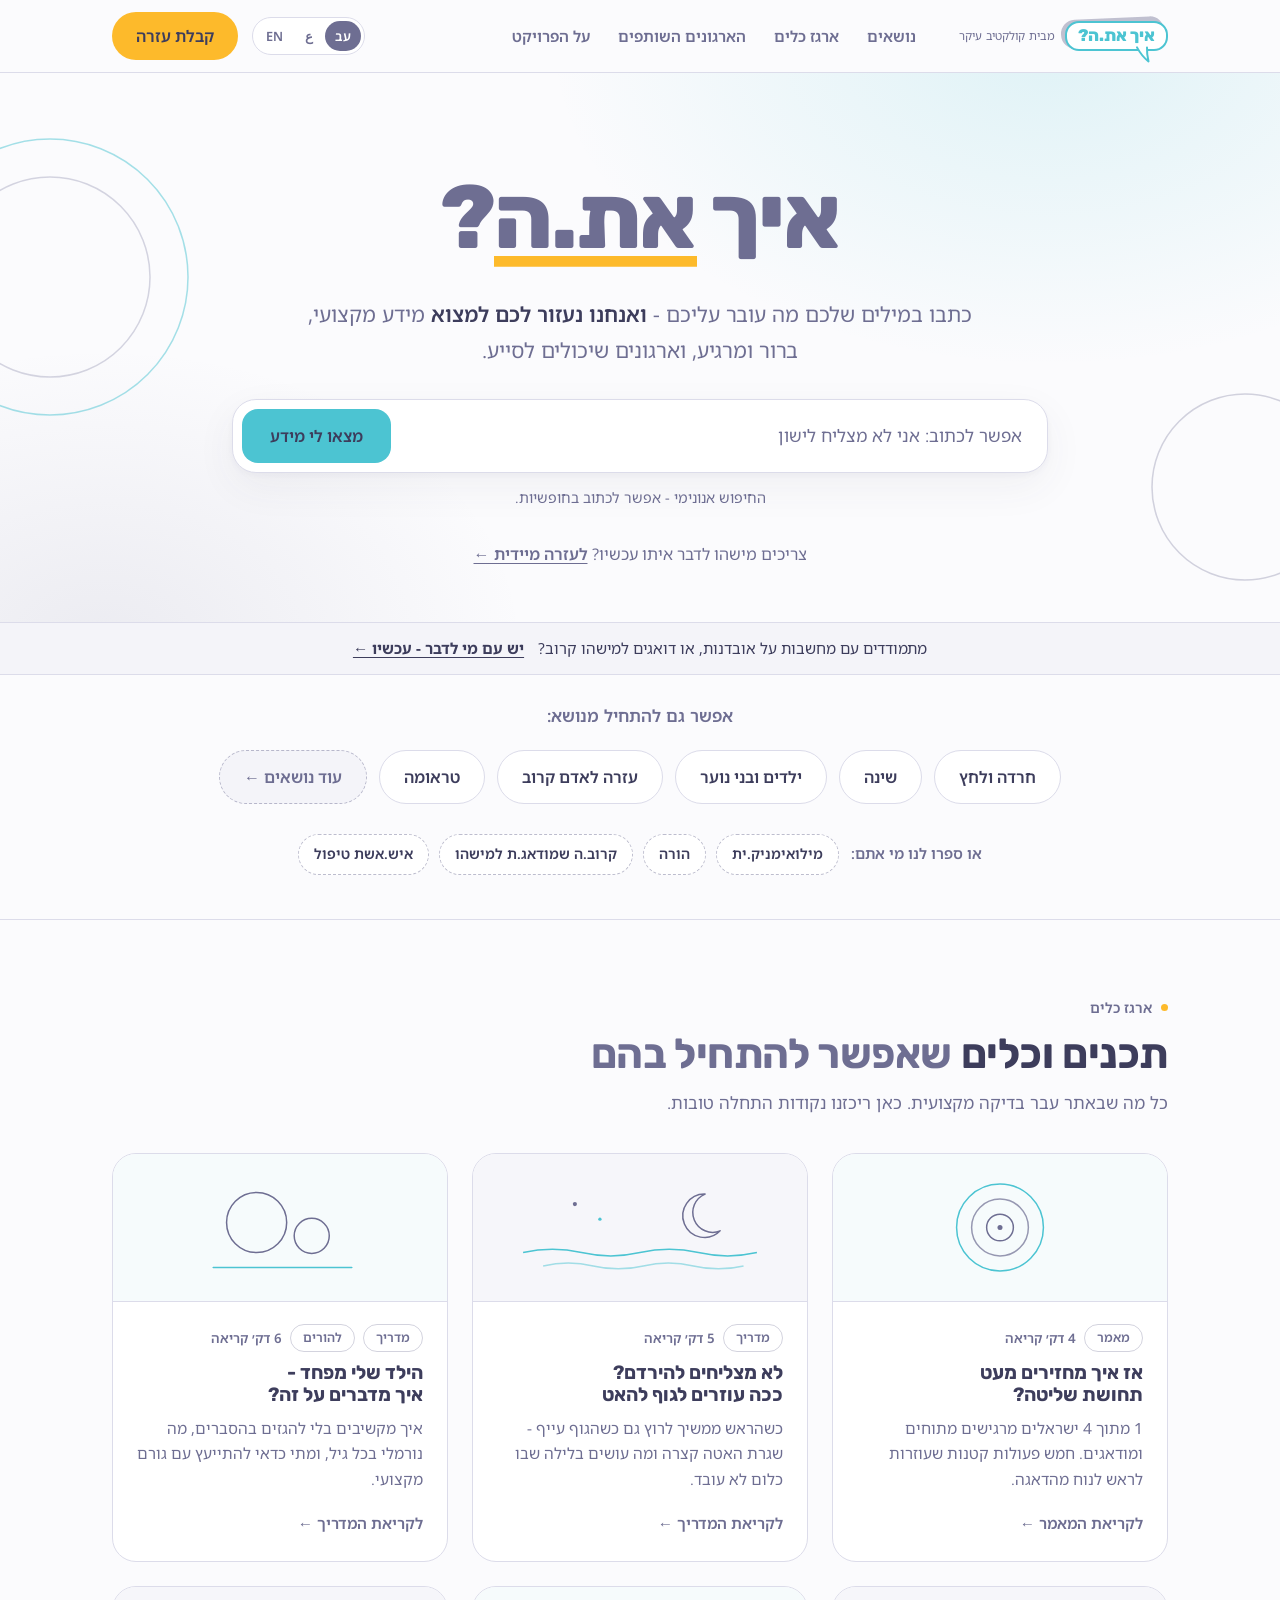
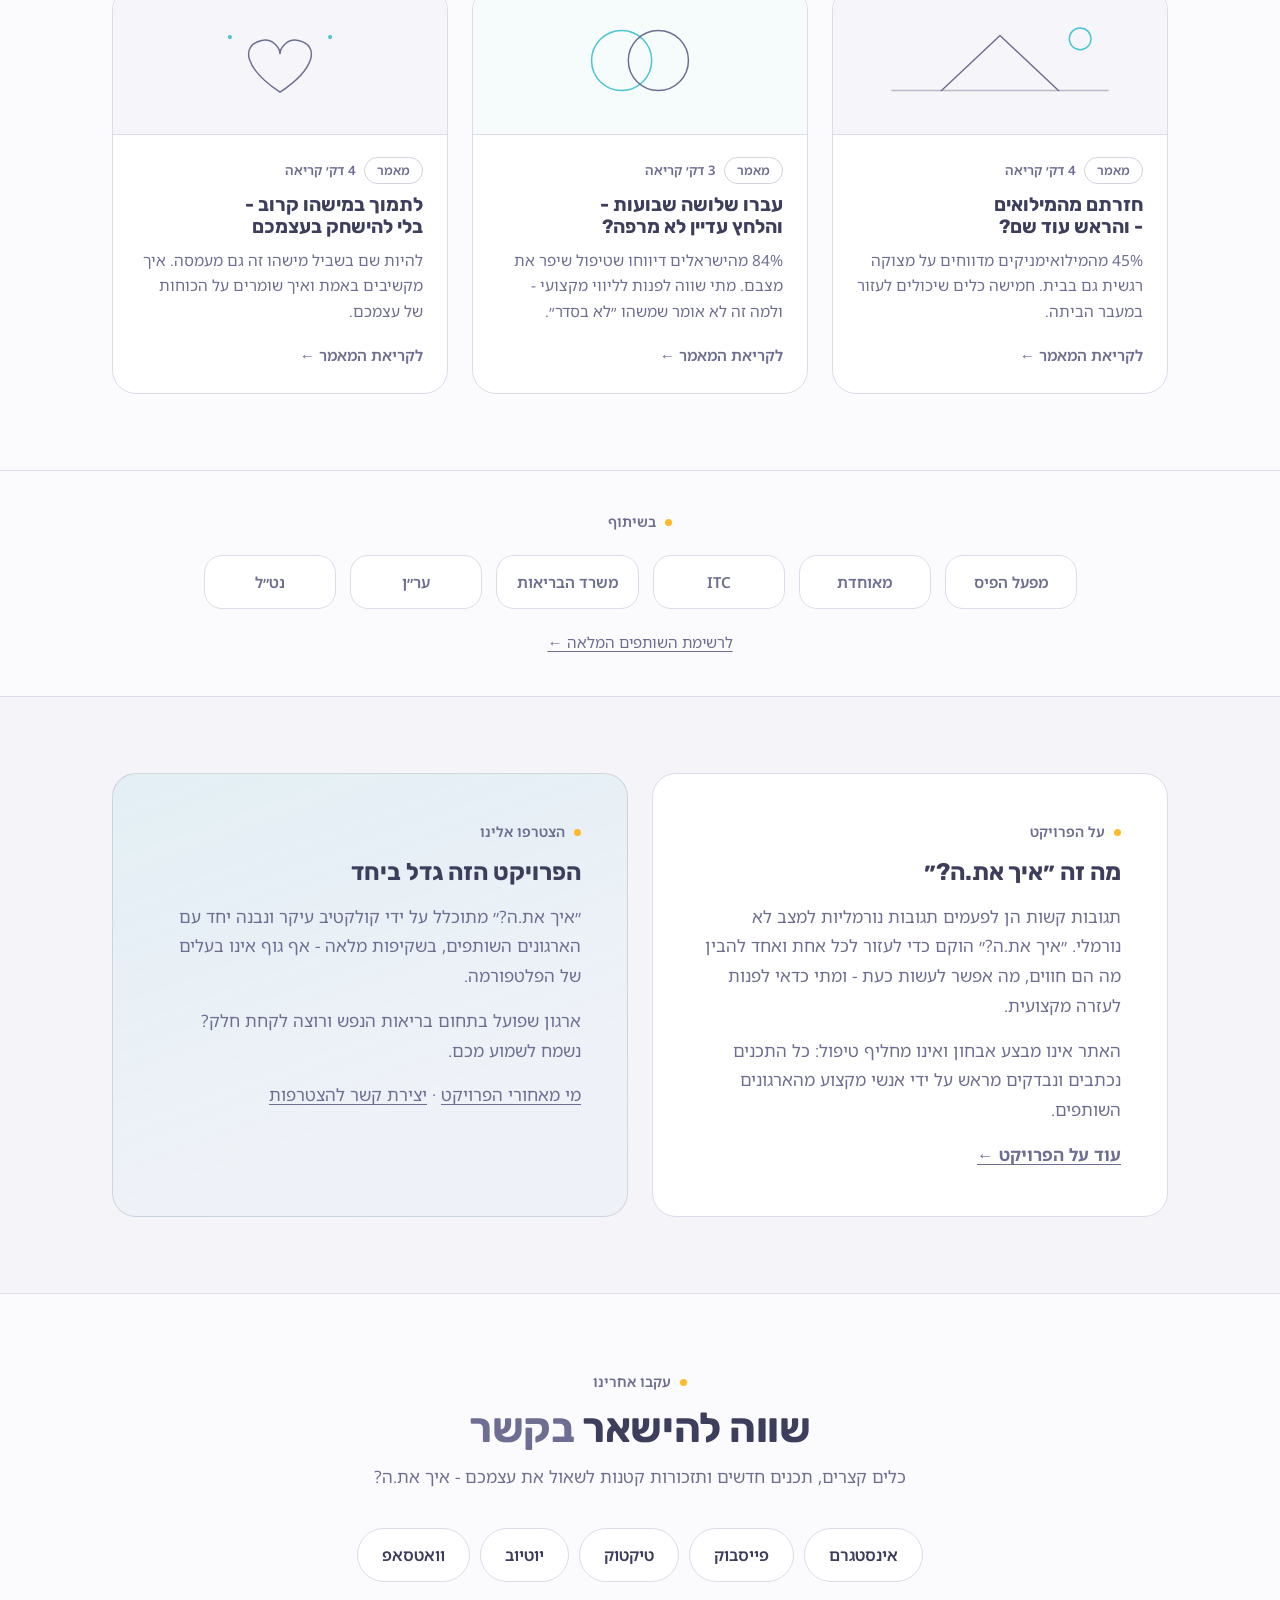
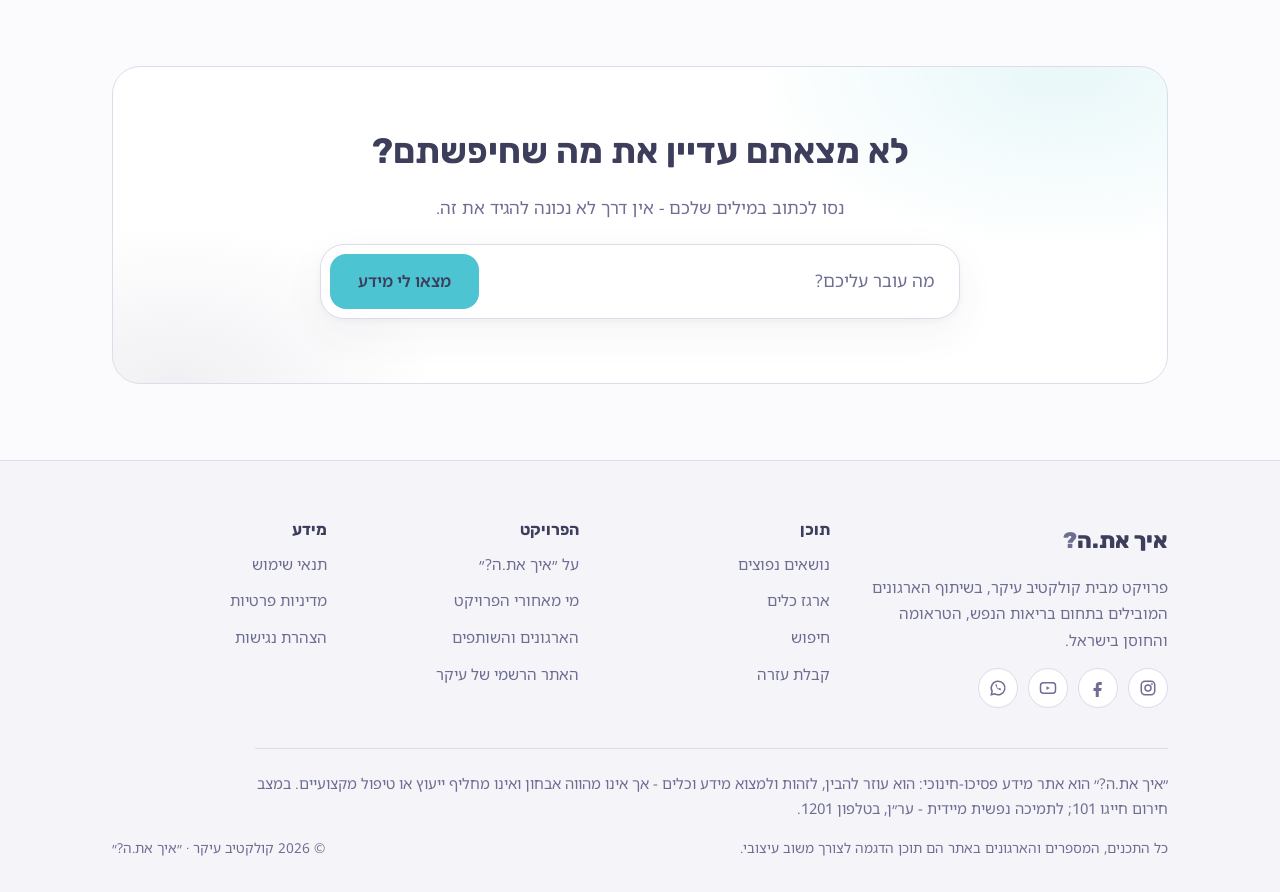
==== commit 03d068ab: "סבב עיצוב 2: יישום מסמך הפידבק המרוכז עמוד נושאים חדש, עמוד בית ממוקד יותר, חיפוש נקי, קבלת עזרה כעמ" ====
--- a/index.html
+++ b/index.html
@@ -10,6 +10,30 @@
 <link rel="preconnect" href="https://fonts.gstatic.com" crossorigin>
 <link rel="stylesheet" href="https://fonts.googleapis.com/css2?family=Rubik:wght@700;800&family=Noto+Sans+Hebrew:wght@400;600&display=swap">
 <link rel="stylesheet" href="css/b.css">
+<style>
+/* ---------- index.html page styles ---------- */
+
+/* topics: compact band, visually attached to the hero */
+#topics.section { padding-block: 26px 44px; }
+.topics-lede {
+  text-align: center; color: var(--ink-soft);
+  font-size: 1.05rem; font-weight: 600;
+  margin: 0 0 20px;
+}
+.topics-row { justify-content: center; }
+.topics-row .chip-more {
+  background: var(--tint);
+  border-style: dashed; border-color: rgba(110, 110, 146, 0.45);
+  color: var(--plum);
+}
+.topics-row .chip-more:hover { border-color: var(--plum); background: rgba(76, 196, 210, 0.08); }
+
+/* partners: slim quiet band */
+#partners.section { padding-block: 34px 40px; }
+.partners-eyebrow { text-align: center; margin: 0 0 20px; }
+#partners .logo-pill { min-width: 132px; justify-content: center; padding: 13px 20px; font-size: 0.95rem; }
+.partners-more { text-align: center; font-size: 0.95rem; margin: 20px 0 0; }
+</style>
 <link rel="icon" type="image/svg+xml" href="data:image/svg+xml,%3Csvg xmlns=%22http://www.w3.org/2000/svg%22 viewBox=%220 0 32 32%22%3E%3Crect x=%224.5%22 y=%225.5%22 width=%2226%22 height=%2220%22 rx=%227%22 fill=%22%23c6c6d6%22/%3E%3Crect x=%221.5%22 y=%222.5%22 width=%2226%22 height=%2220%22 rx=%227%22 fill=%22%23fff%22 stroke=%22%234cc4d2%22 stroke-width=%222%22/%3E%3Cpath d=%22M13 21.5 C14 25 16 28 19.5 30.5 C17 26.5 16.5 24 16.5 21.5 Z%22 fill=%22%23fff%22 stroke=%22%234cc4d2%22 stroke-width=%221.5%22/%3E%3Ctext x=%2214.5%22 y=%2219%22 font-family=%22Arial,sans-serif%22 font-size=%2216%22 font-weight=%22bold%22 fill=%22%234cc4d2%22 text-anchor=%22middle%22%3E?%3C/text%3E%3C/svg%3E">
 </head>
 <body>
@@ -19,8 +43,8 @@
   <div class="container">
     <a class="brand" href="index.html"><span class="brand-bubble"><span class="brand-name">איך את.ה<span class="brand-q">?</span></span><svg class="tail" viewBox="0 0 22 18" aria-hidden="true"><path d="M5 0 H15 V2.6 C14.8 8 15.4 12 16.5 16.5 C11.5 12.5 8 8 5 2.6 Z" fill="#fff"/><path d="M5 2.4 C8 8 11.5 12.5 16.5 16.5 C15.4 12 14.8 8 15 2.4" fill="none" stroke="currentColor" stroke-width="2" stroke-linecap="round" stroke-linejoin="round"/></svg></span> <small>מבית קולקטיב עיקר</small></a>
     <nav class="topnav" aria-label="ניווט ראשי">
-      <a href="index.html#topics">נושאים</a>
-      <a href="index.html#featured">מאמרים וכלים</a>
+      <a href="topics.html">נושאים</a>
+      <a href="index.html#featured">ארגז כלים</a>
       <a href="partners.html">הארגונים השותפים</a>
       <a href="about.html">על הפרויקט</a>
     </nav>
@@ -28,15 +52,15 @@
       <div class="lang-switch" role="group" aria-label="בחירת שפה (עברית, ערבית, אנגלית)" title="האתר יתמוך בעברית, ערבית ואנגלית; המעבר בין השפות ייבנה בשלב הפיתוח">
         <span aria-current="true">עב</span><span lang="ar">ع</span><span lang="en">EN</span>
       </div>
-      <a class="btn btn-teal" href="help.html">קבלת עזרה</a>
+      <a class="btn btn-amber" href="help.html">קבלת עזרה</a>
       <button class="menu-toggle" data-menu-toggle aria-controls="mobileNav" aria-expanded="false" aria-label="פתיחת תפריט">
         <svg width="20" height="20" viewBox="0 0 20 20" aria-hidden="true"><path d="M2 5h16M2 10h16M2 15h16" stroke="currentColor" stroke-width="2" stroke-linecap="round"/></svg>
       </button>
     </div>
   </div>
   <nav class="mobile-nav" id="mobileNav" aria-label="ניווט ראשי - מובייל">
-    <a href="index.html#topics">נושאים</a>
-    <a href="index.html#featured">מאמרים וכלים</a>
+    <a href="topics.html">נושאים</a>
+    <a href="index.html#featured">ארגז כלים</a>
     <a href="partners.html">הארגונים השותפים</a>
     <a href="about.html">על הפרויקט</a>
     <a href="help.html">קבלת עזרה</a>
@@ -49,7 +73,7 @@
   <!-- א. Hero -->
   <section class="hero">
     <div class="hero-air" aria-hidden="true"></div>
-    <div class="hero-rings" aria-hidden="true">
+    <div class="hero-rings breathe" aria-hidden="true">
       <svg style="inset-inline-end:-90px; top:64px;" width="280" height="280" viewBox="0 0 280 280" fill="none">
         <circle cx="140" cy="140" r="138" stroke="#4cc4d2" stroke-width="1.5" opacity=".5"/>
         <circle cx="140" cy="140" r="100" stroke="#6e6e92" stroke-width="1.5" opacity=".28"/>
@@ -69,36 +93,23 @@
         </div>
         <p class="search-hint">החיפוש אנונימי - אפשר לכתוב בחופשיות.</p>
       </form>
-      <div class="chip-row" aria-label="נושאים נפוצים">
-        <a class="chip" href="search.html?q=חרדה ולחץ">חרדה ולחץ</a>
-        <a class="chip" href="search.html?q=שינה">שינה</a>
-        <a class="chip" href="search.html?q=ילדים ובני נוער">ילדים ובני נוער</a>
-        <a class="chip" href="search.html?q=מילואים">חזרה ממילואים</a>
-        <a class="chip" href="search.html?q=עזרה לאדם קרוב">עזרה לאדם קרוב</a>
-      </div>
       <p class="hero-help">צריכים מישהו לדבר איתו עכשיו? <a href="help.html">לעזרה מיידית ←</a></p>
     </div>
   </section>
 
+  <div class="crisis-strip">מתמודדים עם מחשבות על אובדנות, או דואגים למישהו קרוב? <a href="help.html#crisis">יש עם מי לדבר - עכשיו ←</a></div>
+
   <!-- ב. נושאים נפוצים -->
-  <section class="section section-line" id="topics">
-    <div class="container">
-      <div class="section-head center">
-        <span class="eyebrow">נושאים נפוצים</span>
-        <h2>אפשר גם להתחיל <em class="accent">מנושא</em></h2>
-        <p>בחרו נושא שמעסיק אתכם - ונציג מידע מקצועי וארגונים רלוונטיים.</p>
-      </div>
+  <section class="section" id="topics">
+    <div class="container">
+      <p class="topics-lede">אפשר גם להתחיל מנושא:</p>
       <div class="chip-row topics-row">
         <a class="chip-lg" href="search.html?q=חרדה ולחץ">חרדה ולחץ</a>
         <a class="chip-lg" href="search.html?q=שינה">שינה</a>
         <a class="chip-lg" href="search.html?q=ילדים ובני נוער">ילדים ובני נוער</a>
+        <a class="chip-lg" href="search.html?q=עזרה לאדם קרוב">עזרה לאדם קרוב</a>
         <a class="chip-lg" href="search.html?q=טראומה">טראומה</a>
-        <a class="chip-lg" href="search.html?q=עצבנות וכעס">עצבנות וכעס</a>
-        <a class="chip-lg" href="search.html?q=קושי להתרכז">קושי להתרכז</a>
-        <a class="chip-lg" href="search.html?q=עזרה לאדם קרוב">עזרה לאדם קרוב</a>
-        <a class="chip-lg" href="search.html?q=אובדן ושכול">אובדן ושכול</a>
-        <a class="chip-lg" href="search.html?q=מציאת טיפול">מציאת טיפול או סיוע</a>
-        <a class="chip-lg" href="search.html?q=תמיכה במטפלים">תמיכה במטפלים</a>
+        <a class="chip-lg chip-more" href="topics.html">עוד נושאים ←</a>
       </div>
       <div class="who-row">
         <span class="who-label">או ספרו לנו מי אתם:</span>
@@ -109,7 +120,6 @@
           <a class="chip who" href="search.html?q=תמיכה במטפלים">איש.אשת טיפול</a>
         </div>
       </div>
-      <p class="center muted small mt-lg">הרשימה גדלה עם הזמן - נושאים חדשים מתווספים בהתאם לצורך.</p>
     </div>
   </section>
 
@@ -117,9 +127,9 @@
   <section class="section section-line" id="featured">
     <div class="container">
       <div class="section-head">
-        <span class="eyebrow">מאמרים וכלים</span>
-        <h2>תכנים שנכתבו ונבדקו <em class="accent">על ידי אנשי מקצוע</em></h2>
-        <p>כל תוכן באתר נכתב או אושר מראש על ידי גורמים מקצועיים מהארגונים השותפים.</p>
+        <span class="eyebrow">ארגז כלים</span>
+        <h2>תכנים וכלים <em class="accent">שאפשר להתחיל בהם</em></h2>
+        <p>כל מה שבאתר עבר בדיקה מקצועית. כאן ריכזנו נקודות התחלה טובות.</p>
       </div>
       <div class="card-grid">
         <a class="card" href="article.html">
@@ -132,7 +142,7 @@
             </svg>
           </div>
           <div class="card-body">
-            <div class="card-meta"><span class="tag">מאמר</span><span>4 דק׳ קריאה</span><span>·</span><span>חרדה ולחץ</span></div>
+            <div class="card-meta"><span class="tag">מאמר</span><span>4 דק׳ קריאה</span></div>
             <h3>אז איך מחזירים מעט תחושת שליטה?</h3>
             <p class="excerpt">1 מתוך 4 ישראלים מרגישים מתוחים ומודאגים. חמש פעולות קטנות שעוזרות לראש לנוח מהדאגה.</p>
             <span class="card-cta">לקריאת המאמר ←</span>
@@ -149,7 +159,7 @@
             </svg>
           </div>
           <div class="card-body">
-            <div class="card-meta"><span class="tag">מדריך</span><span>5 דק׳ קריאה</span><span>·</span><span>שינה</span></div>
+            <div class="card-meta"><span class="tag">מדריך</span><span>5 דק׳ קריאה</span></div>
             <h3>לא מצליחים להירדם? ככה עוזרים לגוף להאט</h3>
             <p class="excerpt">כשהראש ממשיך לרוץ גם כשהגוף עייף - שגרת האטה קצרה ומה עושים בלילה שבו כלום לא עובד.</p>
             <span class="card-cta">לקריאת המדריך ←</span>
@@ -164,7 +174,7 @@
             </svg>
           </div>
           <div class="card-body">
-            <div class="card-meta"><span class="tag">מדריך להורים</span><span>6 דק׳ קריאה</span><span>·</span><span>ילדים ובני נוער</span></div>
+            <div class="card-meta"><span class="tag">מדריך</span><span class="tag">להורים</span><span>6 דק׳ קריאה</span></div>
             <h3>הילד שלי מפחד - איך מדברים על זה?</h3>
             <p class="excerpt">איך מקשיבים בלי להגזים בהסברים, מה נורמלי בכל גיל, ומתי כדאי להתייעץ עם גורם מקצועי.</p>
             <span class="card-cta">לקריאת המדריך ←</span>
@@ -179,7 +189,7 @@
             </svg>
           </div>
           <div class="card-body">
-            <div class="card-meta"><span class="tag">מאמר</span><span>4 דק׳ קריאה</span><span>·</span><span>טראומה</span></div>
+            <div class="card-meta"><span class="tag">מאמר</span><span>4 דק׳ קריאה</span></div>
             <h3>חזרתם מהמילואים - והראש עוד שם?</h3>
             <p class="excerpt">45% מהמילואימניקים מדווחים על מצוקה רגשית גם בבית. חמישה כלים שיכולים לעזור במעבר הביתה.</p>
             <span class="card-cta">לקריאת המאמר ←</span>
@@ -193,7 +203,7 @@
             </svg>
           </div>
           <div class="card-body">
-            <div class="card-meta"><span class="tag">מאמר</span><span>3 דק׳ קריאה</span><span>·</span><span>מציאת טיפול</span></div>
+            <div class="card-meta"><span class="tag">מאמר</span><span>3 דק׳ קריאה</span></div>
             <h3>עברו שלושה שבועות - והלחץ עדיין לא מרפה?</h3>
             <p class="excerpt">84% מהישראלים דיווחו שטיפול שיפר את מצבם. מתי שווה לפנות לליווי מקצועי - ולמה זה לא אומר שמשהו ״לא בסדר״.</p>
             <span class="card-cta">לקריאת המאמר ←</span>
@@ -208,7 +218,7 @@
             </svg>
           </div>
           <div class="card-body">
-            <div class="card-meta"><span class="tag">מאמר</span><span>4 דק׳ קריאה</span><span>·</span><span>עזרה לאדם קרוב</span></div>
+            <div class="card-meta"><span class="tag">מאמר</span><span>4 דק׳ קריאה</span></div>
             <h3>לתמוך במישהו קרוב - בלי להישחק בעצמכם</h3>
             <p class="excerpt">להיות שם בשביל מישהו זה גם מעמסה. איך מקשיבים באמת ואיך שומרים על הכוחות של עצמכם.</p>
             <span class="card-cta">לקריאת המאמר ←</span>
@@ -221,25 +231,21 @@
   <!-- ג. שותפים -->
   <section class="section section-line" id="partners">
     <div class="container">
-      <div class="section-head center">
-        <span class="eyebrow">בשיתוף</span>
-        <h2>הגופים המובילים בתחום - <em class="accent">ביחד</em></h2>
-        <p>הפרויקט נבנה בשיתוף גופים מובילים בתחום, ולצד השותפים המרכזיים - כל הארגונים שסייעו בהקמת המיזם מוצגים במקטע השותפים המייסדים.</p>
-      </div>
+      <p class="partners-eyebrow"><span class="eyebrow">בשיתוף</span></p>
       <div class="logo-strip">
-        <a class="logo-pill" href="partners.html"><span class="logo-ring"></span>מפעל הפיס</a>
-        <a class="logo-pill" href="partners.html"><span class="logo-ring alt"></span>מאוחדת</a>
-        <a class="logo-pill" href="partners.html"><span class="logo-ring"></span>ITC</a>
-        <span class="logo-pill" aria-hidden="true" style="opacity:.5">לוגו תורם</span>
-        <span class="logo-pill" aria-hidden="true" style="opacity:.5">לוגו תורם</span>
-      </div>
-      <p class="center muted small mt-lg">רשימת התורמים המרכזיים בעמוד הבית תעודכן עם אישור הלקוח.</p>
-      <p class="center" style="margin-top:10px"><a href="partners.html"><strong>לכל השותפים המייסדים ←</strong></a></p>
+        <a class="logo-pill" href="partners.html">מפעל הפיס</a>
+        <a class="logo-pill" href="partners.html">מאוחדת</a>
+        <a class="logo-pill" href="partners.html">ITC</a>
+        <a class="logo-pill" href="partners.html">משרד הבריאות</a>
+        <a class="logo-pill" href="partners.html">ער״ן</a>
+        <a class="logo-pill" href="partners.html">נט״ל</a>
+      </div>
+      <p class="partners-more"><a href="partners.html">לרשימת השותפים המלאה ←</a></p>
     </div>
   </section>
 
   <!-- ה+ו. על הפרויקט / הצטרפו אלינו -->
-  <section class="section section-line" id="about">
+  <section class="section section-line section-tint" id="about">
     <div class="container card-grid-2">
       <div class="panel">
         <span class="eyebrow">על הפרויקט</span>
@@ -311,8 +317,8 @@
       <nav aria-label="ניווט - תוכן">
         <h3>תוכן</h3>
         <ul>
-          <li><a href="index.html#topics">נושאים נפוצים</a></li>
-          <li><a href="index.html#featured">מאמרים וכלים</a></li>
+          <li><a href="topics.html">נושאים נפוצים</a></li>
+          <li><a href="index.html#featured">ארגז כלים</a></li>
           <li><a href="search.html">חיפוש</a></li>
           <li><a href="help.html">קבלת עזרה</a></li>
         </ul>
@@ -322,7 +328,7 @@
         <ul>
           <li><a href="about.html">על ״איך את.ה?״</a></li>
           <li><a href="about.html#eiker">מי מאחורי הפרויקט</a></li>
-          <li><a href="partners.html">השותפים המייסדים</a></li>
+          <li><a href="partners.html">הארגונים והשותפים</a></li>
           <li><a href="https://www.icarcollective.org/he/" rel="external">האתר הרשמי של עיקר</a></li>
         </ul>
       </nav>
@@ -335,8 +341,9 @@
         </ul>
       </nav>
     </div>
+    <p class="footer-disclaimer">״איך את.ה?״ הוא אתר מידע פסיכו-חינוכי: הוא עוזר להבין, לזהות ולמצוא מידע וכלים - אך אינו מהווה אבחון ואינו מחליף ייעוץ או טיפול מקצועיים. במצב חירום חייגו 101; לתמיכה נפשית מיידית - ער״ן, בטלפון 1201.</p>
     <div class="footer-note">
-      <span>התוכן באתר אינו מהווה אבחון, ייעוץ רפואי או תחליף לטיפול. במצב חירום חייגו 101, או פנו לער״ן בקו 1201. כל התכנים, המספרים והארגונים בעמוד זה הם תוכן הדגמה לצורך משוב עיצובי.</span>
+      <span>כל התכנים, המספרים והארגונים באתר הם תוכן הדגמה לצורך משוב עיצובי.</span>
       <span>© 2026 קולקטיב עיקר · ״איך את.ה?״</span>
     </div>
   </div>
--- a/css/b.css
+++ b/css/b.css
@@ -1,12 +1,12 @@
 /* =========================================================
    איך את.ה? - Direction B: "אוויר"
    All-light, clinic-grade Scandinavian calm.
-   Near-white cool paper, huge airy ink typography,
-   teal as THE accent, amber only as tiny punctuation.
+   Near-white cool paper, typography in the brand purple family
+   (headings in the swatch purple itself), turquoise fills, amber punctuation.
    ========================================================= */
 :root {
-  --ink: #232338;
-  --ink-soft: #45455f;
+  --ink: #3d3d5c;        /* deep cut of the brand purple - body text (10.8:1 on paper, 5.2:1 on turquoise fills) */
+  --ink-soft: #6e6e92;    /* ONE secondary tone = the swatch purple; no in-between steps */
   --lilac: #6e6e92;
   --line: #dcdcea;
   --paper: #fbfbfd;
@@ -15,14 +15,14 @@
   --teal: #4cc4d2;        /* brand turquoise - fills with ink text, decorative lines; never text on light */
   --teal-deep: #35aebd;   /* pressed/hover state of a turquoise fill */
   --plum: #6e6e92;        /* brand purple - the interactive/accent color on light (AA 4.8:1) */
-  --amber: #fdba2b;       /* tiny punctuation only */
+  --amber: #fdba2b;       /* punctuation + the high-significance CTA (קבלת עזרה) */
   --focus: #6e6e92;
 
   --f-display: "Rubik", "Arial Hebrew", Arial, sans-serif;
   --f-body: "Noto Sans Hebrew", "Arial Hebrew", Arial, sans-serif;
 
   --r: 24px;
-  --shadow-soft: 0 2px 6px rgba(35, 35, 56, 0.04), 0 14px 40px rgba(35, 35, 56, 0.06);
+  --shadow-soft: 0 2px 6px rgba(61, 61, 92, 0.04), 0 14px 40px rgba(61, 61, 92, 0.06);
   --container: 1120px;
 }
 
@@ -45,6 +45,7 @@
   text-rendering: optimizeLegibility;
 }
 
+h1 { color: var(--plum); }
 h1, h2, h3, h4 {
   font-family: var(--f-display);
   font-weight: 700;
@@ -79,7 +80,7 @@
   background-size: 100% 0.12em;
   background-position: 0 97%;
 }
-/* teal accent word inside ink headings */
+/* the lighter swatch purple as the accent word inside headings */
 .accent { color: var(--plum); font-style: normal; }
 
 /* ---------- header ---------- */
@@ -156,6 +157,8 @@
 .btn:active { transform: translateY(1px); }
 .btn-teal { background: var(--teal); color: var(--ink); }
 .btn-teal:hover { background: var(--teal-deep); box-shadow: 0 8px 22px rgba(76, 196, 210, 0.35); }
+.btn-amber { background: var(--amber); color: var(--ink); }
+.btn-amber:hover { background: #f3ad14; box-shadow: 0 8px 22px rgba(253, 186, 43, 0.4); }
 
 .menu-toggle { display: none; }
 
@@ -176,7 +179,7 @@
 /* ---------- hero ---------- */
 .hero {
   position: relative; overflow: hidden;
-  padding-block: clamp(72px, 11vw, 138px) clamp(76px, 10vw, 122px);
+  padding-block: clamp(52px, 8vw, 96px) clamp(36px, 4.5vw, 54px);
 }
 .hero-air {
   position: absolute; inset: 0; pointer-events: none;
@@ -240,9 +243,10 @@
 .hero-help a { font-weight: 600; }
 
 /* ---------- sections ---------- */
-.section { padding-block: clamp(60px, 8.5vw, 108px); }
+.section { padding-block: clamp(44px, 6vw, 76px); }
+.section-tint { background: var(--tint); }
 .section-line { border-top: 1px solid var(--line); }
-.section-head { display: grid; gap: 12px; max-width: 660px; margin-bottom: clamp(30px, 4.5vw, 48px); }
+.section-head { display: grid; gap: 10px; max-width: 660px; margin-bottom: clamp(22px, 3.5vw, 36px); }
 .section-head.center { margin-inline: auto; text-align: center; }
 .eyebrow {
   color: var(--plum); font-weight: 600; font-size: 0.88rem;
@@ -360,8 +364,12 @@
 .footer ul { list-style: none; margin: 0; padding: 0; display: grid; gap: 10px; font-size: 0.95rem; }
 .footer .brand { font-size: 1.4rem; color: var(--ink); }
 .footer-about { display: grid; gap: 14px; align-content: start; font-size: 0.95rem; }
+.footer-disclaimer {
+  border-top: 1px solid var(--line); margin-top: 40px; padding-top: 22px;
+  color: var(--ink-soft); font-size: 0.92rem; max-width: 62em;
+}
 .footer-note {
-  border-top: 1px solid var(--line); margin-top: 44px; padding-top: 22px;
+  padding-top: 14px;
   display: flex; flex-wrap: wrap; gap: 10px 28px; justify-content: space-between;
   font-size: 0.85rem; color: var(--lilac);
 }
@@ -408,8 +416,12 @@
   .anim .rv.in { opacity: 1; transform: none; }
   .anim .hero-enter { opacity: 0; transform: translateY(16px); animation: vrise .65s cubic-bezier(.2,.7,.2,1) forwards; animation-delay: var(--hd, 0s); }
   @keyframes vrise { to { opacity: 1; transform: none; } }
-  .anim .hero-rings { animation: bbreathe 9s ease-in-out infinite alternate; transform-origin: center; }
-  @keyframes bbreathe { from { transform: scale(1); opacity: .85; } to { transform: scale(1.05); opacity: 1; } }
+  .anim .hero-rings, .anim .breathe { animation: bbreathe 16s ease-in-out infinite; transform-origin: center; }
+  @keyframes bbreathe {
+    0%, 100% { transform: scale(1); opacity: .82; }
+    25%, 50% { transform: scale(1.03); opacity: 1; }
+    75% { transform: scale(1); opacity: .82; }
+  }
 }
 
 /* the parallel path: "או ספרו לנו מי אתם" */
@@ -470,3 +482,11 @@
     padding: 14px 8px; font-size: 0.92rem; line-height: 1.25;
   }
 }
+
+/* quiet crisis line: always one tap from the suicide-support path */
+.crisis-strip {
+  display: flex; flex-wrap: wrap; gap: 6px 14px; justify-content: center; align-items: center;
+  padding: 12px clamp(18px, 4vw, 32px); font-size: 0.95rem;
+  background: var(--tint); border-block: 1px solid var(--line); color: var(--ink);
+}
+.crisis-strip a { font-weight: 700; color: var(--ink); }
